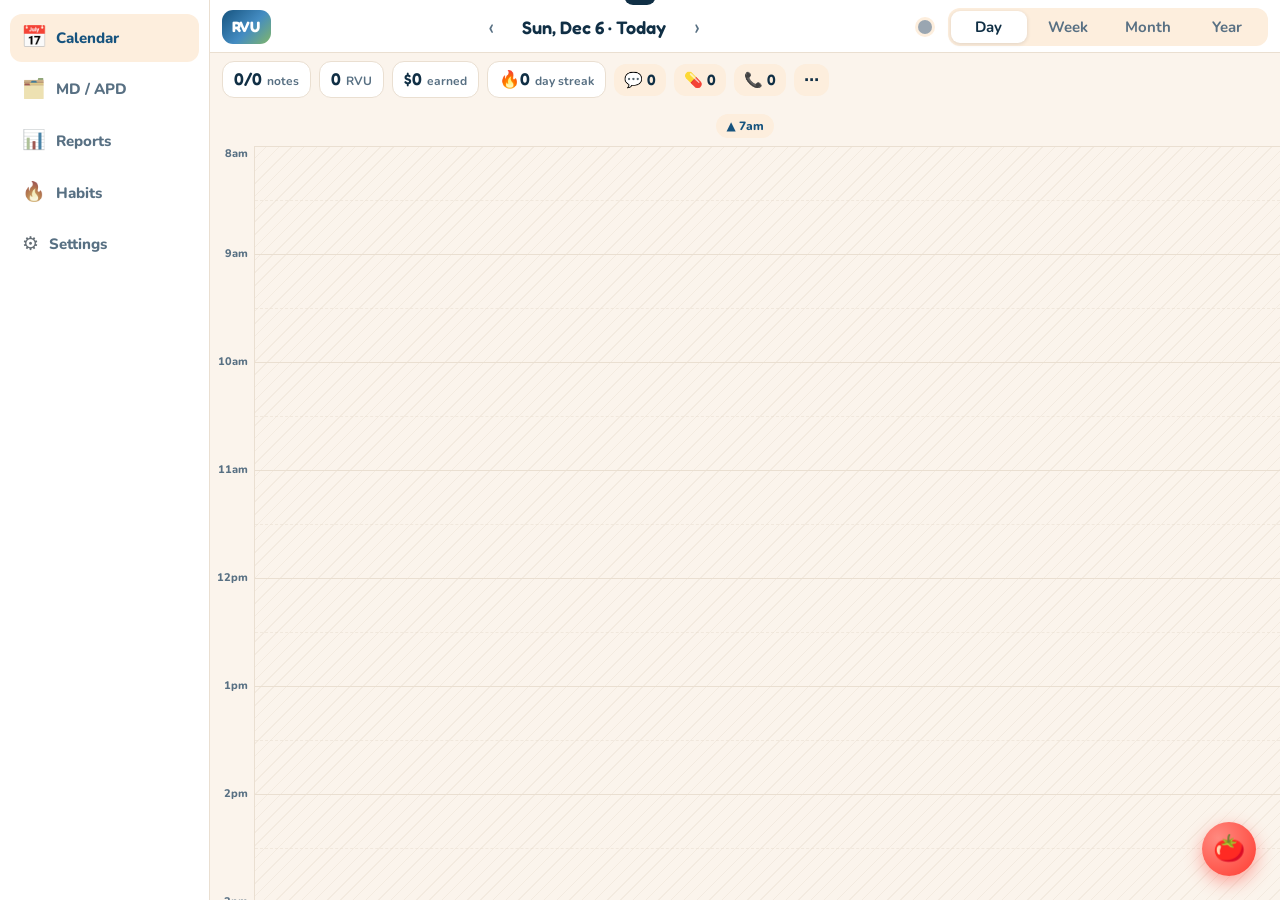
==== index.html @ 5d838608 "RVU Tracker app: calendar, billing, MD/APD hours, reports, habits, celebrations Co-Authored-By: Clau" ====
<!doctype html>
<html lang="en">
<head>
  <meta charset="utf-8">
  <meta name="viewport" content="width=device-width, initial-scale=1, viewport-fit=cover">
  <title>RVU Tracker</title>
  <meta name="description" content="Clinic productivity tracker for Dr. Spencer">
  <meta name="theme-color" content="#16537e">
  <meta name="apple-mobile-web-app-capable" content="yes">
  <meta name="mobile-web-app-capable" content="yes">
  <meta name="apple-mobile-web-app-status-bar-style" content="black-translucent">
  <meta name="apple-mobile-web-app-title" content="RVU Tracker">
  <link rel="manifest" href="manifest.webmanifest">
  <link rel="icon" href="icons/icon.svg" type="image/svg+xml">
  <link rel="apple-touch-icon" href="icons/apple-touch-icon.png">
  <link rel="preconnect" href="https://fonts.googleapis.com">
  <link rel="preconnect" href="https://fonts.gstatic.com" crossorigin>
  <link href="https://fonts.googleapis.com/css2?family=Fredoka:wght@500;600;700&family=Nunito:wght@400;600;700;800;900&display=swap" rel="stylesheet">
  <link rel="stylesheet" href="styles.css">
</head>
<body>
  <div class="app" id="app">
    <header class="top">
      <div class="top-row">
        <button class="brand" data-go="calendar" aria-label="Calendar">
          <span class="brand-mark">RVU</span>
        </button>
        <div class="nav-date">
          <button class="icon-btn" data-nav="-1" aria-label="Previous">‹</button>
          <button class="date-title" id="dateTitle" data-nav="today"></button>
          <button class="icon-btn" data-nav="1" aria-label="Next">›</button>
        </div>
        <div class="top-actions">
          <button class="pomo-pill" id="pomoPill" hidden></button>
          <button class="sync-dot" id="syncDot" data-go="settings" aria-label="Sync status"></button>
        </div>
      </div>
      <div class="seg" id="viewSeg" role="tablist">
        <button data-view="day">Day</button>
        <button data-view="week">Week</button>
        <button data-view="month">Month</button>
        <button data-view="year">Year</button>
      </div>
    </header>

    <div class="daybar" id="daybar"></div>
    <main id="main" class="main"></main>

    <nav class="tabs" id="tabs">
      <button data-go="calendar"><i>📅</i><span>Calendar</span></button>
      <button data-go="hours"><i>🗂️</i><span>MD / APD</span></button>
      <button data-go="reports"><i>📊</i><span>Reports</span></button>
      <button data-go="insights"><i>🔥</i><span>Habits</span></button>
      <button data-go="settings"><i>⚙️</i><span>Settings</span></button>
    </nav>

    <button class="fab" id="pomoFab" aria-label="Focus timer">🍅</button>
  </div>

  <div class="scrim" id="scrim" hidden></div>
  <section class="sheet" id="sheet" role="dialog" aria-modal="true" hidden></section>
  <div class="progress-toast" id="progressToast" aria-live="polite"></div>
  <div class="toast" id="toast" aria-live="polite"></div>

  <script type="module" src="app.js"></script>
</body>
</html>
---- styles.css ----
/* ============================================================ themes */
:root, [data-theme="blue-mountain"] {
  --bg: #fbf4ec; --surface: #ffffff; --surface-2: #fdeedd; --ink: #102f45; --ink-soft: #587083; --line: #eadfd1;
  --primary: #16537e; --on-primary: #ffffff; --accent: #81b669; --accent-2: #448cc2;
  --np: #16537e; --fu: #448cc2; --th: #81b669; --mtg: #9cc98a; --md: #6aa356; --apd: #e39a52; --blk: #9aa6b1;
  --hero-a: #16537e; --hero-b: #448cc2; --hero-c: #81b669; --hero-d: #fce5cd;
  color-scheme: light;
}
[data-theme="bluey-heeler"] {
  --bg: #222336; --surface: #2b2c41; --surface-2: #404066; --ink: #f4f6ff; --ink-soft: #b4bbdf; --line: #46476e;
  --primary: #88cafc; --on-primary: #1b1c2e; --accent: #edcc6f; --accent-2: #88cafc;
  --np: #edcc6f; --fu: #88cafc; --th: #d2ebff; --mtg: #9b9bd1; --md: #edcc6f; --apd: #d2ebff; --blk: #7a7ba3;
  --hero-a: #404066; --hero-b: #88cafc; --hero-c: #edcc6f; --hero-d: #d2ebff;
  color-scheme: dark;
}
[data-theme="tropical-keys"] {
  --bg: #fffaee; --surface: #ffffff; --surface-2: #fff2cf; --ink: #3a1427; --ink-soft: #7d5566; --line: #f0e0bd;
  --primary: #a03f6d; --on-primary: #ffffff; --accent: #51ebd5; --accent-2: #d4973b;
  --np: #a03f6d; --fu: #48cb98; --th: #d4973b; --mtg: #51ebd5; --md: #48cb98; --apd: #d4973b; --blk: #b8a3ab;
  --hero-a: #a03f6d; --hero-b: #d4973b; --hero-c: #48cb98; --hero-d: #f1df68;
  color-scheme: light;
}
[data-theme="minty-mountain"] {
  --bg: #2a3039; --surface: #343b47; --surface-2: #495269; --ink: #effffd; --ink-soft: #b5d4cd; --line: #4f596c;
  --primary: #55e4c0; --on-primary: #10302a; --accent: #a0f9f3; --accent-2: #55e4c0;
  --np: #a0f9f3; --fu: #55e4c0; --th: #40a792; --mtg: #6f9e90; --md: #55e4c0; --apd: #a0f9f3; --blk: #7c8698;
  --hero-a: #495269; --hero-b: #4b7669; --hero-c: #55e4c0; --hero-d: #a0f9f3;
  color-scheme: dark;
}
[data-theme="daywater"] {
  --bg: #03201f; --surface: #062f2e; --surface-2: #074342; --ink: #f6ead8; --ink-soft: #c8b597; --line: #155250;
  --primary: #d1aa6e; --on-primary: #2a1213; --accent: #d1aa6e; --accent-2: #39795c;
  --np: #d1aa6e; --fu: #4f9a77; --th: #b0634f; --mtg: #8a5a4c; --md: #4f9a77; --apd: #d1aa6e; --blk: #6b7d79;
  --hero-a: #074342; --hero-b: #39795c; --hero-c: #d1aa6e; --hero-d: #734036;
  color-scheme: dark;
}
[data-theme="spring"] {
  --bg: #f8f0de; --surface: #fffaf0; --surface-2: #f2e7cc; --ink: #163f43; --ink-soft: #55716f; --line: #e3d4b1;
  --primary: #226b71; --on-primary: #ffffff; --accent: #d9a450; --accent-2: #588c73;
  --np: #226b71; --fu: #588c73; --th: #d9a450; --mtg: #c9b45a; --md: #588c73; --apd: #d9a450; --blk: #a39c8a;
  --hero-a: #226b71; --hero-b: #588c73; --hero-c: #d9a450; --hero-d: #f2e394;
  color-scheme: light;
}
[data-theme="ih-no-c"] {
  --bg: #0b003f; --surface: #110057; --surface-2: #1f0c7a; --ink: #ffffff; --ink-soft: #c6bff2; --line: #2e1b90;
  --primary: #ff5d55; --on-primary: #ffffff; --accent: #ff0044; --accent-2: #7cafd0;
  --np: #ff5d55; --fu: #7cafd0; --th: #8b52ff; --mtg: #6b5bd6; --md: #7cafd0; --apd: #ff5d55; --blk: #6c6a98;
  --hero-a: #4a00e2; --hero-b: #ff5d55; --hero-c: #7cafd0; --hero-d: #ff0044;
  color-scheme: dark;
}

/* ============================================================ base */
* { box-sizing: border-box; -webkit-tap-highlight-color: transparent; }
html, body { margin: 0; height: 100%; background: var(--bg); color: var(--ink); }
body {
  font-family: "Nunito", ui-rounded, system-ui, -apple-system, "Segoe UI", sans-serif;
  font-size: 15px; line-height: 1.35; overflow: hidden; overscroll-behavior: none;
  -webkit-font-smoothing: antialiased;
}
button, input, select, textarea { font: inherit; color: inherit; }
button { cursor: pointer; border: 0; background: none; padding: 0; }
input, select, textarea {
  background: var(--surface-2); border: 1.5px solid var(--line); border-radius: 12px; padding: 9px 11px; width: 100%;
}
input:focus, select:focus, textarea:focus { outline: 2px solid var(--primary); outline-offset: 1px; }
.num, .date-title, .stat b, .big-num { font-family: "Fredoka", "Avenir Next", "Segoe UI", Roboto, Arial, sans-serif; font-variant-numeric: tabular-nums; }
[hidden] { display: none !important; }

.app {
  height: 100dvh; display: grid;
  grid-template-rows: auto auto 1fr auto;
  grid-template-areas: "top" "daybar" "main" "tabs";
  padding-top: env(safe-area-inset-top);
}

/* ============================================================ header */
.top { grid-area: top; padding: 8px 12px 6px; background: var(--surface); border-bottom: 1px solid var(--line); }
.top-row { display: flex; align-items: center; gap: 8px; }
.brand-mark {
  display: inline-grid; place-items: center; height: 34px; padding: 0 10px; border-radius: 11px;
  font-family: "Fredoka", "Avenir Next", "Segoe UI", Roboto, Arial, sans-serif; font-weight: 700; letter-spacing: .5px; color: var(--on-primary);
  background: linear-gradient(135deg, var(--hero-a), var(--hero-b) 55%, var(--hero-c));
}
.nav-date { flex: 1; display: flex; align-items: center; justify-content: center; gap: 4px; min-width: 0; }
.date-title { font-size: 18px; font-weight: 600; padding: 4px 10px; border-radius: 10px; white-space: nowrap; overflow: hidden; text-overflow: ellipsis; }
.date-title:hover { background: var(--surface-2); }
.icon-btn { width: 34px; height: 34px; border-radius: 50%; font-size: 24px; line-height: 1; display: grid; place-items: center; color: var(--ink-soft); }
.icon-btn:hover { background: var(--surface-2); color: var(--ink); }
.top-actions { display: flex; align-items: center; gap: 8px; }
.sync-dot { width: 14px; height: 14px; border-radius: 50%; background: var(--blk); box-shadow: 0 0 0 3px var(--surface-2); }
.sync-dot.ok { background: #3bc27a; } .sync-dot.busy { background: var(--accent); animation: blink 1s infinite; } .sync-dot.err { background: #ff4d4d; }
@keyframes blink { 50% { opacity: .3; } }
.pomo-pill {
  font-family: "Fredoka", "Avenir Next", "Segoe UI", Roboto, Arial, sans-serif; font-weight: 600; padding: 4px 10px; border-radius: 99px; color: #fff;
  background: linear-gradient(90deg, #ff5d55, #ff9f43, #ff5d55); background-size: 200% 100%; animation: slide 3s linear infinite;
}
@keyframes slide { to { background-position: 200% 0; } }

.seg { display: flex; gap: 4px; margin-top: 8px; background: var(--surface-2); border-radius: 12px; padding: 3px; }
.seg button { flex: 1; padding: 6px 0; border-radius: 9px; font-weight: 700; color: var(--ink-soft); }
.seg button.on { background: var(--surface); color: var(--ink); box-shadow: 0 1px 4px rgb(0 0 0 / .12); }

/* ============================================================ day bar */
.daybar { grid-area: daybar; display: flex; gap: 8px; padding: 8px 12px; overflow-x: auto; scrollbar-width: none; align-items: center; }
.daybar::-webkit-scrollbar { display: none; }
.stat { flex: 0 0 auto; display: flex; align-items: baseline; gap: 5px; padding: 6px 11px; border-radius: 12px; background: var(--surface); border: 1px solid var(--line); white-space: nowrap; }
.stat b { font-size: 17px; font-weight: 600; }
.stat small { color: var(--ink-soft); font-weight: 700; font-size: 12px; }
.stat.hot { border-color: var(--accent); box-shadow: 0 0 0 1px var(--accent) inset; }
.stat.done { background: linear-gradient(135deg, color-mix(in srgb, var(--hero-c) 35%, var(--surface)), var(--surface)); }
.counter { flex: 0 0 auto; display: flex; align-items: center; gap: 4px; padding: 6px 10px; border-radius: 12px; background: var(--surface-2); font-weight: 800; user-select: none; touch-action: manipulation; }
.counter b { font-family: "Fredoka", "Avenir Next", "Segoe UI", Roboto, Arial, sans-serif; font-weight: 600; min-width: 1ch; }
.counter.bump { animation: bump .35s; }
@keyframes bump { 40% { transform: scale(1.18); } }

/* ============================================================ main */
.main { grid-area: main; overflow: hidden; position: relative; min-height: 0; }
.page { height: 100%; overflow-y: auto; padding: 12px 12px 90px; -webkit-overflow-scrolling: touch; }
.page h2 { font-family: "Fredoka", "Avenir Next", "Segoe UI", Roboto, Arial, sans-serif; font-weight: 600; font-size: 22px; margin: 6px 0 12px; }
.page h3 { font-family: "Fredoka", "Avenir Next", "Segoe UI", Roboto, Arial, sans-serif; font-weight: 600; font-size: 17px; margin: 18px 0 8px; }
.muted { color: var(--ink-soft); }
.card { background: var(--surface); border: 1px solid var(--line); border-radius: 16px; padding: 14px; margin-bottom: 12px; }
.row { display: flex; gap: 8px; align-items: center; flex-wrap: wrap; }
.grow { flex: 1; }

/* ============================================================ timeline (day & week) */
.tl-wrap { height: 100%; display: flex; flex-direction: column; }
.tl-head { display: grid; border-bottom: 1px solid var(--line); background: var(--surface); }
.tl-head .h { text-align: center; padding: 6px 2px; font-weight: 800; font-size: 12px; color: var(--ink-soft); border-radius: 10px; }
.tl-head .h b { display: block; font-family: "Fredoka", "Avenir Next", "Segoe UI", Roboto, Arial, sans-serif; font-size: 17px; color: var(--ink); font-weight: 600; }
.tl-head .h.today b { color: var(--on-primary); background: var(--primary); border-radius: 99px; width: 30px; height: 30px; line-height: 30px; margin: 2px auto 0; }
.tl-head .h small { display: block; font-size: 11px; }
.tl-scroll { flex: 1; overflow-y: auto; position: relative; overscroll-behavior: contain; -webkit-overflow-scrolling: touch; }
.tl-inner { position: relative; display: grid; transition: transform .25s cubic-bezier(.2, .8, .2, 1); }
.tl-inner.pulling { transition: none; }
.tl-gutter { position: relative; }
.tl-gutter span { position: absolute; right: 6px; transform: translateY(-50%); font-size: 11px; font-weight: 800; color: var(--ink-soft); }
.tl-col { position: relative; border-left: 1px solid var(--line); }
.tl-col.weekend { background: repeating-linear-gradient(135deg, transparent 0 8px, color-mix(in srgb, var(--line) 45%, transparent) 8px 9px); }
.tl-col.off { background: repeating-linear-gradient(135deg, transparent 0 6px, color-mix(in srgb, var(--blk) 30%, transparent) 6px 8px); }
.tl-line { position: absolute; left: 0; right: 0; border-top: 1px solid var(--line); pointer-events: none; }
.tl-line.half { border-top-style: dashed; opacity: .55; }
.pull-hint { text-align: center; font-weight: 800; font-size: 12px; color: var(--ink-soft); padding: 8px; }
.pull-hint button { color: var(--primary); font-weight: 800; padding: 4px 10px; border-radius: 99px; background: var(--surface-2); }
.pull-ind { position: absolute; left: 0; right: 0; text-align: center; font-weight: 800; color: var(--primary); font-size: 13px; pointer-events: none; opacity: 0; transition: opacity .15s; }
.pull-ind.top { top: 8px; } .pull-ind.bottom { bottom: 8px; }
.pull-ind.show { opacity: 1; } .pull-ind.ready { color: var(--accent); }

.now-line { position: absolute; left: 0; right: 0; height: 0; border-top: 2px solid var(--accent); z-index: 6; pointer-events: none; transition: top 1s linear; filter: drop-shadow(0 0 4px var(--accent)); }
.now-line::before { content: ""; position: absolute; left: -5px; top: -6px; width: 10px; height: 10px; border-radius: 50%; background: var(--accent); }

/* ============================================================ slots */
.slot {
  --c: var(--fu);
  position: absolute; left: 3px; right: 3px; border-radius: 10px; padding: 4px 7px; overflow: hidden;
  background: color-mix(in srgb, var(--c) 20%, var(--surface)); border-left: 5px solid var(--c);
  font-size: 13px; line-height: 1.2; text-align: left; z-index: 2; user-select: none; -webkit-user-select: none; -webkit-touch-callout: none; touch-action: pan-y; cursor: pointer;
  transition: transform .15s, box-shadow .2s, background .2s;
}
.slot:hover { box-shadow: 0 2px 10px rgb(0 0 0 / .15); }
.slot .t { font-weight: 900; font-size: 12px; color: var(--ink-soft); }
.slot .n { font-weight: 800; display: block; white-space: nowrap; overflow: hidden; text-overflow: ellipsis; }
.slot .code { font-family: "Fredoka", "Avenir Next", "Segoe UI", Roboto, Arial, sans-serif; font-weight: 600; }
.slot.NP { --c: var(--np); } .slot.FU { --c: var(--fu); } .slot.TH { --c: var(--th); }
.slot.MTG { --c: var(--mtg); } .slot.MD { --c: var(--md); } .slot.APD { --c: var(--apd); } .slot.BLK { --c: var(--blk); }
.slot.role-MD { border-left-style: double; border-left-width: 6px; }
.slot.billed { background: color-mix(in srgb, var(--c) 42%, var(--surface)); }
.slot.billed::after { content: "✓"; position: absolute; right: 6px; top: 3px; width: 20px; height: 20px; border-radius: 50%; display: grid; place-items: center; font-weight: 900; font-size: 13px; background: var(--c); color: var(--surface); }
.slot.canceled, .slot.noshow { filter: grayscale(1); opacity: .5; background: repeating-linear-gradient(135deg, var(--surface-2) 0 6px, var(--surface) 6px 12px); }
.slot.canceled .n, .slot.noshow .n { text-decoration: line-through; }
.slot.overdue { animation: glow 1.8s ease-in-out infinite; z-index: 3; }
@keyframes glow {
  0%, 100% { box-shadow: 0 0 0 0 color-mix(in srgb, var(--accent) 0%, transparent), inset 0 0 0 1px color-mix(in srgb, var(--accent) 50%, transparent); }
  50% { box-shadow: 0 0 16px 4px color-mix(in srgb, var(--accent) 75%, transparent), inset 0 0 0 2px var(--accent); }
}
.slot.dragging { z-index: 20; box-shadow: 0 12px 30px rgb(0 0 0 / .3); transform: scale(1.03); opacity: .95; transition: none; animation: none; }
.slot.offblock { display: flex; flex-direction: column; align-items: center; justify-content: center; gap: 10px; text-align: center; filter: none; opacity: 1; }
.slot.offblock .n { white-space: normal; font-size: 15px; }
.slot.offblock.compact .n { font-size: 11px; }
.slot.compact { padding: 2px 4px; font-size: 11px; border-left-width: 3px; }
.slot.compact .t { display: none; }
.slot.compact.billed::after { width: 14px; height: 14px; font-size: 10px; right: 2px; top: 2px; }
.slot.tiny { font-size: 10px; padding: 1px 3px; }
@media (prefers-reduced-motion: reduce) { .slot.overdue { animation: none; box-shadow: 0 0 0 2px var(--accent); } }

/* ============================================================ month & year */
.month { display: grid; grid-template-columns: repeat(7, 1fr); gap: 5px; }
.month .dow { text-align: center; font-size: 12px; font-weight: 800; color: var(--ink-soft); padding: 4px 0; }
.mcell { min-height: 74px; border-radius: 12px; padding: 5px; background: var(--surface); border: 1px solid var(--line); text-align: left; display: flex; flex-direction: column; gap: 2px; position: relative; overflow: hidden; }
.mcell.other { opacity: .35; }
.mcell.weekend { background: var(--surface-2); }
.mcell .d { font-family: "Fredoka", "Avenir Next", "Segoe UI", Roboto, Arial, sans-serif; font-weight: 600; font-size: 14px; }
.mcell.today .d { color: var(--on-primary); background: var(--primary); border-radius: 99px; width: 24px; text-align: center; }
.mcell .r { font-family: "Fredoka", "Avenir Next", "Segoe UI", Roboto, Arial, sans-serif; font-weight: 600; font-size: 15px; margin-top: auto; }
.mcell .r small { font-family: "Nunito"; font-size: 10px; color: var(--ink-soft); font-weight: 800; }
.mcell .p { font-size: 11px; font-weight: 800; color: var(--ink-soft); }
.mcell .bar { height: 4px; border-radius: 4px; background: var(--surface-2); overflow: hidden; }
.mcell .bar i { display: block; height: 100%; background: linear-gradient(90deg, var(--hero-b), var(--hero-c)); }
.mcell.off { background: repeating-linear-gradient(135deg, var(--surface) 0 6px, var(--surface-2) 6px 12px); }
.mcell.overdue { animation: glow 1.8s ease-in-out infinite; }
.month-sum { display: grid; grid-template-columns: repeat(auto-fit, minmax(120px, 1fr)); gap: 8px; margin-bottom: 12px; }

.year { display: grid; grid-template-columns: repeat(auto-fill, minmax(160px, 1fr)); gap: 10px; }
.ycard { background: var(--surface); border: 1px solid var(--line); border-radius: 14px; padding: 10px; text-align: left; }
.ycard h4 { margin: 0 0 6px; font-family: "Fredoka", "Avenir Next", "Segoe UI", Roboto, Arial, sans-serif; font-weight: 600; display: flex; justify-content: space-between; }
.ycard h4 span { font-size: 13px; color: var(--ink-soft); }
.ygrid { display: grid; grid-template-columns: repeat(7, 1fr); gap: 2px; }
.ygrid i { aspect-ratio: 1; border-radius: 3px; background: var(--surface-2); }
.ygrid i.blank { background: transparent; }
.ycard .foot { margin-top: 6px; font-size: 12px; font-weight: 800; color: var(--ink-soft); display: flex; justify-content: space-between; }

/* ============================================================ history day */
.hist-day { padding: 14px; }
.chips { display: flex; flex-wrap: wrap; gap: 6px; }
.chip { padding: 6px 10px; border-radius: 99px; background: var(--surface-2); font-weight: 800; font-size: 13px; }
.chip b { font-family: "Fredoka", "Avenir Next", "Segoe UI", Roboto, Arial, sans-serif; font-weight: 600; }
.pending-note { display: flex; align-items: center; gap: 10px; padding: 12px; border-radius: 14px; background: var(--surface); border: 1.5px dashed var(--accent); width: 100%; text-align: left; margin-top: 8px; animation: glow 1.8s ease-in-out infinite; font-weight: 800; }

/* ============================================================ tabs */
.tabs { grid-area: tabs; display: flex; justify-content: space-around; background: var(--surface); border-top: 1px solid var(--line); padding: 4px 4px calc(4px + env(safe-area-inset-bottom)); }
.tabs button { flex: 1; display: flex; flex-direction: column; align-items: center; gap: 1px; padding: 5px 0; border-radius: 12px; font-size: 11px; font-weight: 800; color: var(--ink-soft); }
.tabs button i { font-style: normal; font-size: 19px; filter: grayscale(.6); }
.tabs button.on { color: var(--primary); }
.tabs button.on i { filter: none; transform: scale(1.12); }

.fab {
  position: fixed; right: 16px; bottom: calc(76px + env(safe-area-inset-bottom)); width: 54px; height: 54px; border-radius: 50%; font-size: 26px; z-index: 30;
  background: radial-gradient(circle at 30% 30%, #ff8a80, #ff3b30); box-shadow: 0 6px 18px rgb(255 59 48 / .45); transition: transform .2s;
}
.fab:hover { transform: scale(1.08) rotate(-8deg); }
.fab.running { animation: tomato 2s ease-in-out infinite; }
@keyframes tomato { 50% { transform: scale(1.1) rotate(8deg); } }

/* ============================================================ sheet */
.scrim { position: fixed; inset: 0; background: rgb(0 0 0 / .4); z-index: 40; animation: fade .2s; }
@keyframes fade { from { opacity: 0; } }
.sheet {
  position: fixed; left: 0; right: 0; bottom: 0; z-index: 41; max-height: 88dvh; overflow-y: auto;
  background: var(--surface); border-radius: 22px 22px 0 0; padding: 8px 16px calc(18px + env(safe-area-inset-bottom));
  box-shadow: 0 -10px 40px rgb(0 0 0 / .25); animation: up .25s cubic-bezier(.2, .9, .3, 1.2);
}
@keyframes up { from { transform: translateY(40%); opacity: 0; } }
.sheet .grab { width: 44px; height: 5px; border-radius: 9px; background: var(--line); margin: 2px auto 10px; }
.sheet h3 { margin: 0 0 4px; font-family: "Fredoka", "Avenir Next", "Segoe UI", Roboto, Arial, sans-serif; font-weight: 600; font-size: 20px; }
.sheet .sub { color: var(--ink-soft); font-weight: 700; margin-bottom: 12px; }
.sheet section { margin: 14px 0; }
.sheet label.lbl { display: block; font-size: 12px; font-weight: 900; color: var(--ink-soft); text-transform: uppercase; letter-spacing: .6px; margin-bottom: 6px; }
.btn { padding: 10px 14px; border-radius: 12px; font-weight: 800; background: var(--surface-2); border: 1.5px solid var(--line); }
.btn:hover { border-color: var(--primary); }
.btn.primary { background: var(--primary); color: var(--on-primary); border-color: var(--primary); }
.btn.danger { color: #e0414d; }
.btn.on { background: var(--primary); color: var(--on-primary); border-color: var(--primary); }
.btn.sm { padding: 6px 10px; font-size: 13px; border-radius: 10px; }
.btn.block { width: 100%; }
.big-done {
  width: 100%; padding: 16px; border-radius: 16px; font-size: 19px; font-weight: 900; color: #fff; letter-spacing: .3px;
  background: linear-gradient(135deg, var(--hero-a), var(--hero-b) 50%, var(--hero-c)); box-shadow: 0 8px 22px color-mix(in srgb, var(--hero-b) 45%, transparent);
}
.big-done:disabled { opacity: .45; box-shadow: none; }
.code-grid { display: grid; grid-template-columns: repeat(auto-fill, minmax(118px, 1fr)); gap: 8px; }
.code-btn { padding: 10px; border-radius: 14px; border: 2px solid var(--line); background: var(--surface-2); text-align: left; }
.code-btn b { font-family: "Fredoka", "Avenir Next", "Segoe UI", Roboto, Arial, sans-serif; font-weight: 600; font-size: 19px; display: block; }
.code-btn small { font-size: 11px; color: var(--ink-soft); font-weight: 700; }
.code-btn.on { border-color: var(--primary); background: color-mix(in srgb, var(--primary) 18%, var(--surface)); }
.addon-row { display: flex; flex-wrap: wrap; gap: 6px; }
.addon { padding: 7px 11px; border-radius: 99px; border: 2px solid var(--line); font-weight: 800; font-size: 13px; }
.addon.on { border-color: var(--accent-2); background: color-mix(in srgb, var(--accent-2) 22%, var(--surface)); }
.typeseg { display: grid; grid-template-columns: repeat(3, 1fr); gap: 6px; }
.typeseg button { padding: 10px 6px; border-radius: 12px; font-weight: 900; border: 2px solid var(--line); }
.typeseg button.on { color: #fff; border-color: transparent; }
.typeseg button[data-type="NP"].on { background: var(--np); } .typeseg button[data-type="FU"].on { background: var(--fu); } .typeseg button[data-type="TH"].on { background: var(--th); }
[data-theme="bluey-heeler"] .typeseg button.on, [data-theme="minty-mountain"] .typeseg button.on { color: #14152a; }
.actions { display: grid; grid-template-columns: repeat(auto-fill, minmax(140px, 1fr)); gap: 8px; }
.stepper { display: flex; align-items: center; gap: 6px; }
.stepper b { min-width: 74px; text-align: center; font-family: "Fredoka", "Avenir Next", "Segoe UI", Roboto, Arial, sans-serif; font-weight: 600; font-size: 17px; }
.rvu-preview { font-family: "Fredoka", "Avenir Next", "Segoe UI", Roboto, Arial, sans-serif; font-weight: 600; font-size: 15px; color: var(--ink-soft); text-align: center; margin: 8px 0; }

/* ============================================================ reports / insights */
.kpis { display: grid; grid-template-columns: repeat(auto-fit, minmax(140px, 1fr)); gap: 8px; margin-bottom: 12px; }
.kpi { background: var(--surface); border: 1px solid var(--line); border-radius: 16px; padding: 12px; }
.kpi small { display: block; font-size: 11px; font-weight: 900; text-transform: uppercase; letter-spacing: .5px; color: var(--ink-soft); }
.kpi b { font-family: "Fredoka", "Avenir Next", "Segoe UI", Roboto, Arial, sans-serif; font-weight: 600; font-size: 24px; display: block; margin-top: 2px; }
.kpi em { font-style: normal; font-size: 12px; color: var(--ink-soft); font-weight: 700; }
.kpi.hero { color: #fff; border: 0; background: linear-gradient(135deg, var(--hero-a), var(--hero-b)); }
.kpi.hero small, .kpi.hero em { color: rgb(255 255 255 / .85); }
.tbl-wrap { overflow-x: auto; border-radius: 14px; border: 1px solid var(--line); background: var(--surface); }
table.tbl { border-collapse: collapse; width: 100%; font-size: 13px; }
.tbl th, .tbl td { padding: 8px 10px; text-align: right; white-space: nowrap; border-bottom: 1px solid var(--line); }
.tbl th:first-child, .tbl td:first-child { text-align: left; position: sticky; left: 0; background: var(--surface); }
.tbl th { font-size: 11px; text-transform: uppercase; letter-spacing: .5px; color: var(--ink-soft); background: var(--surface); }
.tbl td { font-variant-numeric: tabular-nums; font-weight: 700; }
.tbl tr.total td { font-weight: 900; background: var(--surface-2); }
.tbl tr.total td:first-child { background: var(--surface-2); }
.controls { display: flex; flex-wrap: wrap; gap: 8px; margin-bottom: 12px; }
.controls select { width: auto; }
.pills { display: flex; gap: 6px; flex-wrap: wrap; }
.pills button { padding: 7px 12px; border-radius: 99px; font-weight: 800; font-size: 13px; background: var(--surface); border: 1.5px solid var(--line); }
.pills button.on { background: var(--primary); color: var(--on-primary); border-color: var(--primary); }
.chart { width: 100%; height: auto; display: block; }
.chart text { fill: var(--ink-soft); font-size: 11px; font-weight: 700; font-family: Nunito, system-ui; }
.streaks { display: grid; grid-template-columns: repeat(auto-fit, minmax(160px, 1fr)); gap: 10px; margin-bottom: 12px; }
.streak { border-radius: 18px; padding: 14px; color: #fff; position: relative; overflow: hidden; background: linear-gradient(140deg, var(--hero-a), var(--hero-b)); }
.streak:nth-child(2) { background: linear-gradient(140deg, var(--hero-b), var(--hero-c)); }
.streak:nth-child(3) { background: linear-gradient(140deg, var(--hero-c), var(--hero-a)); }
.streak .fire { font-size: 30px; position: absolute; right: 10px; top: 8px; animation: flicker 1.2s ease-in-out infinite alternate; }
@keyframes flicker { to { transform: scale(1.15) rotate(-6deg); } }
.streak b { font-family: "Fredoka", "Avenir Next", "Segoe UI", Roboto, Arial, sans-serif; font-size: 40px; font-weight: 700; line-height: 1; display: block; }
.streak small { font-weight: 800; opacity: .9; }
.streak p { margin: 6px 0 0; font-size: 12px; font-weight: 700; opacity: .85; }
.insight { display: flex; gap: 10px; align-items: flex-start; padding: 10px 0; border-bottom: 1px dashed var(--line); }
.insight:last-child { border-bottom: 0; }
.insight i { font-style: normal; font-size: 22px; }
.empty { text-align: center; padding: 30px 10px; color: var(--ink-soft); font-weight: 700; }
.empty .e { font-size: 46px; display: block; margin-bottom: 8px; }

/* ============================================================ hours */
.role-block h3 { display: flex; justify-content: space-between; align-items: baseline; }
.entry { display: flex; gap: 10px; padding: 10px 0; border-bottom: 1px solid var(--line); width: 100%; text-align: left; align-items: flex-start; }
.entry:last-child { border-bottom: 0; }
.entry .when { min-width: 104px; font-weight: 900; font-size: 13px; }
.entry .what { flex: 1; }
.entry .dur { font-family: "Fredoka", "Avenir Next", "Segoe UI", Roboto, Arial, sans-serif; font-weight: 600; white-space: nowrap; }
.entry.canceled { opacity: .5; text-decoration: line-through; }
pre.email { white-space: pre-wrap; background: var(--surface-2); border-radius: 12px; padding: 12px; font-size: 13px; font-family: ui-monospace, Menlo, Consolas, monospace; margin: 0; }

/* ============================================================ settings */
.swatches { display: grid; grid-template-columns: repeat(auto-fill, minmax(150px, 1fr)); gap: 8px; }
.swatch { border-radius: 14px; padding: 8px; border: 2px solid var(--line); background: var(--surface); text-align: left; font-weight: 800; font-size: 13px; }
.swatch.on { border-color: var(--primary); box-shadow: 0 0 0 2px var(--primary); }
.swatch .dots { display: flex; height: 26px; border-radius: 8px; overflow: hidden; margin-bottom: 6px; }
.swatch .dots i { flex: 1; }
.tpl-day { margin-bottom: 10px; }
.tpl-row { display: grid; grid-template-columns: 1fr 1fr auto; gap: 6px; margin-bottom: 6px; }
.mtg-row { display: grid; gap: 6px; padding: 10px; border-radius: 12px; background: var(--surface-2); margin-bottom: 8px; }
.mtg-row .row > * { flex: 1 1 110px; }
.field { margin-bottom: 10px; }
.field label { display: block; font-size: 12px; font-weight: 900; color: var(--ink-soft); margin-bottom: 4px; }
.check { display: flex; align-items: center; gap: 6px; font-weight: 700; }
.check input { width: auto; }
.rvu-grid { display: grid; grid-template-columns: repeat(auto-fill, minmax(120px, 1fr)); gap: 6px; }
.rvu-grid label { font-size: 12px; font-weight: 900; }
.help { font-size: 13px; color: var(--ink-soft); }
.help ol { padding-left: 18px; margin: 6px 0; }
.banner { padding: 10px 12px; border-radius: 12px; background: color-mix(in srgb, var(--accent) 22%, var(--surface)); border: 1px solid var(--accent); font-weight: 700; font-size: 13px; margin-bottom: 10px; }

/* ============================================================ pomodoro */
.pomo { text-align: center; }
.pomo svg { width: min(260px, 70vw); height: auto; }
.pomo .ring-bg { stroke: var(--surface-2); }
.pomo .ring { transition: stroke-dashoffset 1s linear; }
.pomo .time { font-family: "Fredoka", "Avenir Next", "Segoe UI", Roboto, Arial, sans-serif; font-size: 54px; font-weight: 600; fill: var(--ink); }
.pomo .lbl2 { font-size: 14px; font-weight: 800; fill: var(--ink-soft); }
.pomo .modes { justify-content: center; margin-bottom: 10px; }
.pomo .tomatoes { font-size: 22px; letter-spacing: 2px; min-height: 30px; }

/* ============================================================ toasts & progress */
.toast { position: fixed; left: 50%; top: calc(14px + env(safe-area-inset-top)); transform: translate(-50%, -150%); background: var(--ink); color: var(--bg); padding: 9px 16px; border-radius: 99px; font-weight: 800; z-index: 60; transition: transform .3s; max-width: 92vw; }
.toast.show { transform: translate(-50%, 0); }
.progress-toast {
  position: fixed; left: 50%; bottom: calc(90px + env(safe-area-inset-bottom)); width: min(440px, 92vw); z-index: 55;
  transform: translate(-50%, calc(100% + 160px)); opacity: 0; transition: transform .45s cubic-bezier(.2, 1.4, .4, 1), opacity .3s; pointer-events: none;
  background: var(--surface); border-radius: 20px; padding: 12px 14px 14px; box-shadow: 0 12px 40px rgb(0 0 0 / .3); border: 2px solid var(--accent);
}
.progress-toast.show { transform: translate(-50%, 0); opacity: 1; }
.progress-toast .ptop { display: flex; justify-content: space-between; align-items: baseline; font-weight: 900; margin-bottom: 8px; }
.progress-toast .ptop b { font-family: "Fredoka", "Avenir Next", "Segoe UI", Roboto, Arial, sans-serif; font-size: 22px; font-weight: 600; }
.ptrack { height: 18px; border-radius: 99px; background: var(--surface-2); overflow: hidden; position: relative; display: flex; gap: 3px; padding: 3px; }
.pseg { flex: 1; border-radius: 99px; background: color-mix(in srgb, var(--line) 70%, transparent); position: relative; overflow: hidden; }
.pseg.full { background: linear-gradient(90deg, var(--hero-a), var(--hero-b), var(--hero-c)); }
.pseg.new { background: linear-gradient(90deg, #ff5d55, #ffd166, #06d6a0, #118ab2, #a06cd5); background-size: 300% 100%; animation: fillin .9s cubic-bezier(.2, 1.3, .4, 1) both, rainbow 1.2s linear infinite; transform-origin: left; box-shadow: 0 0 14px #ffd166; }
@keyframes fillin { from { transform: scaleX(0); } }
@keyframes rainbow { to { background-position: 300% 0; } }
.progress-toast.complete { border-color: #ffd34d; box-shadow: 0 0 0 4px rgb(255 211 77 / .4), 0 12px 40px rgb(0 0 0 / .3); }

/* ============================================================ celebrations */
.fx-canvas { position: fixed; inset: 0; width: 100vw; height: 100vh; pointer-events: none; z-index: 70; }
.fx-dom { position: fixed; z-index: 71; pointer-events: none; }
.fx-plusone { left: 50%; top: 50%; transform: translate(-50%, -50%); }
.fx-plusone span {
  display: block; font-family: "Fredoka", "Avenir Next", "Segoe UI", Roboto, Arial, sans-serif; font-weight: 700; font-size: clamp(48px, 14vw, 96px); white-space: nowrap;
  background: linear-gradient(110deg, #b8860b 0%, #ffd34d 25%, #fff8d6 40%, #ffd34d 55%, #b8860b 80%); background-size: 250% 100%;
  -webkit-background-clip: text; background-clip: text; color: transparent; -webkit-text-stroke: 1.5px #c48a00; filter: drop-shadow(0 0 18px rgb(255 211 77 / .9)) drop-shadow(0 4px 2px rgb(120 80 0 / .5));
  animation: plusone 2.2s cubic-bezier(.2, .9, .3, 1) forwards, shine .9s linear 3;
}
@keyframes plusone {
  0% { transform: translateY(60vh) scale(.6); opacity: 0; }
  22% { transform: translateY(0) scale(1.15); opacity: 1; }
  30%, 72% { transform: translateY(0) scale(1); }
  100% { transform: translateY(0) scale(0); opacity: 0; }
}
@keyframes shine { to { background-position: -250% 0; } }
.fx-stamp { transform: translate(-50%, -50%); font-size: 70px; font-weight: 900; color: #fff; width: 96px; height: 96px; border-radius: 50%; display: grid; place-items: center; background: radial-gradient(circle, #3bc27a, #1f8f55); box-shadow: 0 0 0 6px rgb(255 255 255 / .7), 0 0 30px #3bc27a; animation: stamp 1.2s cubic-bezier(.2, 1.6, .4, 1) forwards; }
@keyframes stamp { 0% { transform: translate(-50%, -50%) scale(3) rotate(-30deg); opacity: 0; } 25% { transform: translate(-50%, -50%) scale(1) rotate(-8deg); opacity: 1; } 80% { opacity: 1; } 100% { transform: translate(-50%, -50%) scale(.6); opacity: 0; } }
.fx-banner { left: 50%; top: 40%; transform: translate(-50%, -50%); text-align: center; padding: 22px 30px; border-radius: 24px; animation: banner 3.4s cubic-bezier(.2, 1.4, .4, 1) forwards; white-space: nowrap; }
.fx-banner b { display: block; font-family: "Fredoka", "Avenir Next", "Segoe UI", Roboto, Arial, sans-serif; font-weight: 700; font-size: clamp(34px, 9vw, 64px); letter-spacing: 1px; }
.fx-banner small { display: block; font-weight: 800; font-size: 16px; margin-top: 4px; }
.fx-banner.gold { background: radial-gradient(circle at 50% 30%, #fff6c9, #ffd34d 45%, #d99a00); color: #5a3a00; box-shadow: 0 0 60px #ffd34d, 0 0 0 4px #fff8d6 inset; }
.fx-banner.level { background: linear-gradient(135deg, #4a00e2, #ff5d55); color: #fff; box-shadow: 0 0 50px #a06cd5; }
.fx-banner.level i { display: block; height: 10px; border-radius: 9px; margin-top: 10px; background: linear-gradient(90deg, #ffd166, #06d6a0); animation: xp 1.6s .3s ease-out both; transform-origin: left; }
@keyframes xp { from { transform: scaleX(0); } }
@keyframes banner { 0% { transform: translate(-50%, -50%) scale(0) rotate(-12deg); } 15% { transform: translate(-50%, -50%) scale(1.1) rotate(2deg); } 22%, 85% { transform: translate(-50%, -50%) scale(1); opacity: 1; } 100% { transform: translate(-50%, -50%) scale(.3); opacity: 0; } }
.fx-rainbow { inset: 0; background: linear-gradient(90deg, #ff5d55, #ff9f43, #ffd166, #06d6a0, #118ab2, #a06cd5, #ff5d55); mix-blend-mode: screen; opacity: .55; animation: sweep 2.2s ease-in-out forwards; }
@keyframes sweep { from { clip-path: inset(0 100% 0 0); } 50% { clip-path: inset(0 0 0 0); } to { clip-path: inset(0 0 0 100%); } }
.fx-flash { inset: 0; background: #fff; animation: flash .7s ease-out forwards; }
@keyframes flash { from { opacity: .9; } to { opacity: 0; } }
.fx-disco { inset: 0; mix-blend-mode: overlay; animation: disco .4s steps(1) 8; }
@keyframes disco { 0% { background: #ff5d5588; } 25% { background: #06d6a088; } 50% { background: #118ab288; } 75% { background: #ffd16688; } }
.fx-rocket { left: 50%; bottom: -80px; font-size: 80px; transform: translateX(-50%) rotate(-45deg); animation: rocket 1.6s cubic-bezier(.5, 0, .9, .4) forwards; filter: drop-shadow(0 20px 10px #ff9f43); }
@keyframes rocket { to { bottom: 110vh; } }
.fx-trophy { left: 50%; top: 42%; transform: translate(-50%, -50%); text-align: center; font-size: 110px; animation: trophy 3.1s cubic-bezier(.3, 1.6, .5, 1) forwards; filter: drop-shadow(0 0 30px #ffd34d); }
.fx-trophy small { display: block; font-size: 22px; font-weight: 900; font-family: "Fredoka", "Avenir Next", "Segoe UI", Roboto, Arial, sans-serif; color: #ffd34d; text-shadow: 0 2px 0 #7a5200; }
@keyframes trophy { 0% { top: -20%; } 25% { top: 42%; } 85% { opacity: 1; transform: translate(-50%, -50%) scale(1); } 100% { opacity: 0; transform: translate(-50%, -50%) scale(1.5); } }
.fx-sunburst { left: 50%; top: 50%; width: 220vmax; height: 220vmax; transform: translate(-50%, -50%); background: repeating-conic-gradient(from 0deg, #ffd34d55 0 8deg, transparent 8deg 18deg); animation: spin 2.8s linear forwards; }
@keyframes spin { from { transform: translate(-50%, -50%) rotate(0); opacity: 1; } to { transform: translate(-50%, -50%) rotate(180deg); opacity: 0; } }
.fx-shake { animation: shake .7s; }
.fx-quake { animation: quake .9s; }
@keyframes shake { 20%, 60% { transform: translateX(-8px) rotate(-.5deg); } 40%, 80% { transform: translateX(8px) rotate(.5deg); } }
@keyframes quake { 10%, 50%, 90% { transform: translate(-12px, 6px) rotate(-1deg); } 30%, 70% { transform: translate(12px, -6px) rotate(1deg); } }

/* ============================================================ wide screens */
@media (min-width: 900px) {
  .app { grid-template-columns: 210px 1fr; grid-template-rows: auto auto 1fr; grid-template-areas: "tabs top" "tabs daybar" "tabs main"; }
  .tabs { flex-direction: column; justify-content: flex-start; gap: 4px; border-top: 0; border-right: 1px solid var(--line); padding: 14px 10px; }
  .tabs button { flex: 0 0 auto; flex-direction: row; gap: 10px; font-size: 15px; padding: 11px 12px; justify-content: flex-start; }
  .tabs button.on { background: var(--surface-2); }
  .top { display: flex; align-items: center; gap: 16px; }
  .top-row { flex: 1; }
  .seg { margin-top: 0; width: 320px; }
  .fab { bottom: 24px; right: 24px; }
  .progress-toast { bottom: 30px; }
  .sheet { left: 50%; right: auto; bottom: auto; top: 50%; transform: translate(-50%, -50%); width: 560px; border-radius: 22px; max-height: 86vh; animation: pop .25s cubic-bezier(.2, .9, .3, 1.2); }
  @keyframes pop { from { transform: translate(-50%, -46%) scale(.94); opacity: 0; } }
  .sheet .grab { display: none; }
  .page { padding: 18px 24px 40px; }
}
@media (orientation: landscape) and (max-height: 500px) {
  .top { display: flex; align-items: center; gap: 12px; padding: 4px 12px; }
  .top-row { flex: 1; } .seg { margin-top: 0; width: 300px; }
  .tabs button { flex-direction: row; gap: 6px; padding: 3px 0; } .tabs button i { font-size: 16px; }
  .daybar { padding-top: 4px; padding-bottom: 4px; }
  .fab { bottom: calc(60px + env(safe-area-inset-bottom)); width: 46px; height: 46px; font-size: 22px; }
}
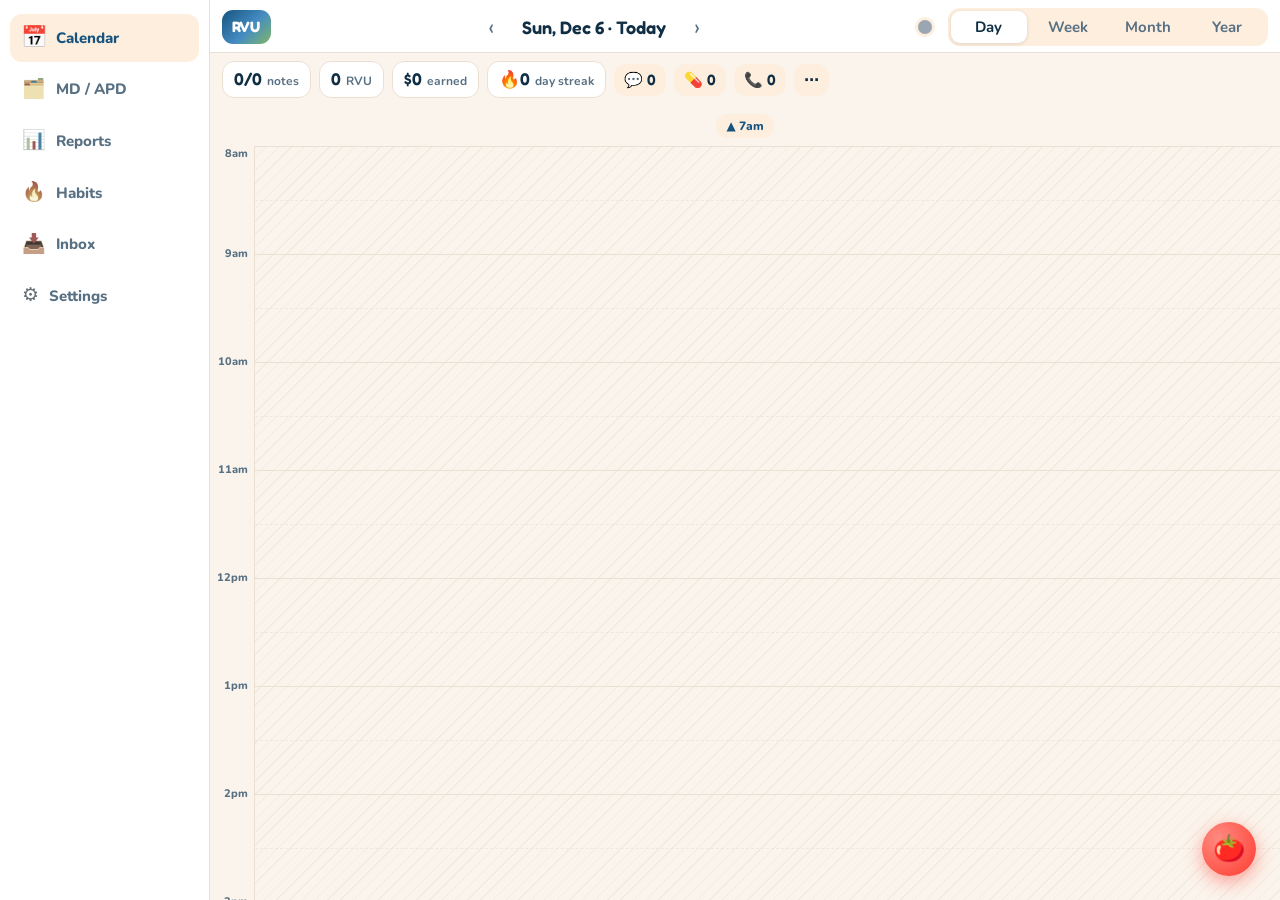
==== commit 96668adb: "Inbox tab: Epic-ordered folders (new/total), inbox-zero celebrations, live camera + OCR import; swip" ====
--- a/index.html
+++ b/index.html
@@ -2,7 +2,7 @@
 <html lang="en">
 <head>
   <meta charset="utf-8">
-  <meta name="viewport" content="width=device-width, initial-scale=1, viewport-fit=cover">
+  <meta name="viewport" content="width=device-width, initial-scale=1, maximum-scale=1, viewport-fit=cover">
   <title>RVU Tracker</title>
   <meta name="description" content="Clinic productivity tracker for Dr. Spencer">
   <meta name="theme-color" content="#16537e">
@@ -51,6 +51,7 @@
       <button data-go="hours"><i>🗂️</i><span>MD / APD</span></button>
       <button data-go="reports"><i>📊</i><span>Reports</span></button>
       <button data-go="insights"><i>🔥</i><span>Habits</span></button>
+      <button data-go="inbox"><i>📥</i><span>Inbox</span><em class="tab-badge" id="ibBadge" hidden></em></button>
       <button data-go="settings"><i>⚙️</i><span>Settings</span></button>
     </nav>
 
--- a/styles.css
+++ b/styles.css
@@ -50,16 +50,30 @@
 }
 
 /* ============================================================ base */
-* { box-sizing: border-box; -webkit-tap-highlight-color: transparent; }
-html, body { margin: 0; height: 100%; background: var(--bg); color: var(--ink); }
+* { box-sizing: border-box; -webkit-tap-highlight-color: transparent; touch-action: manipulation; }
+/* no double-tap zoom or text selection when tapping quickly */
+button, .mcell, .ycard, .tl-head, .top, .tabs, .daybar, .seg { -webkit-user-select: none; user-select: none; -webkit-touch-callout: none; }
+html, body { margin: 0; height: 100%; color: var(--ink); }
+html { background: var(--surface); overscroll-behavior: none; }
+/* iPhone home-screen apps: when the page is only as tall as its "100%" (screen minus status bar), iOS shrinks the
+   whole app to that height and leaves a strip at the bottom. Making the page exactly one status bar taller
+   matches the real screen, so iOS uses all of it (the screen check showed 894 vs 956 = the 62px status bar). */
+@media (display-mode: standalone) {
+  html { height: calc(100% + env(safe-area-inset-top)); }
+  body { height: 100%; }
+}
+body { background: var(--bg); }
 body {
   font-family: "Nunito", ui-rounded, system-ui, -apple-system, "Segoe UI", sans-serif;
-  font-size: 15px; line-height: 1.35; overflow: hidden; overscroll-behavior: none;
+  font-size: 15px; line-height: 1.35; overscroll-behavior: none;
+  /* no overflow:hidden here: on iPhone home-screen apps it clips everything to the screen minus the status bar,
+     which left a strip at the bottom. The app is position:fixed, so the page itself never scrolls anyway. */
   -webkit-font-smoothing: antialiased;
 }
 button, input, select, textarea { font: inherit; color: inherit; }
 button { cursor: pointer; border: 0; background: none; padding: 0; }
 input, select, textarea {
+  font-size: 16px; /* 16px+ stops iPhone from zooming in when a field is tapped */
   background: var(--surface-2); border: 1.5px solid var(--line); border-radius: 12px; padding: 9px 11px; width: 100%;
 }
 input:focus, select:focus, textarea:focus { outline: 2px solid var(--primary); outline-offset: 1px; }
@@ -67,7 +81,8 @@
 [hidden] { display: none !important; }
 
 .app {
-  height: 100dvh; display: grid;
+  /* pinned to the real screen edges */
+  position: fixed; top: 0; left: 0; right: 0; bottom: 0; display: grid;
   grid-template-rows: auto auto 1fr auto;
   grid-template-areas: "top" "daybar" "main" "tabs";
   padding-top: env(safe-area-inset-top);
@@ -130,7 +145,7 @@
 .tl-head .h b { display: block; font-family: "Fredoka", "Avenir Next", "Segoe UI", Roboto, Arial, sans-serif; font-size: 17px; color: var(--ink); font-weight: 600; }
 .tl-head .h.today b { color: var(--on-primary); background: var(--primary); border-radius: 99px; width: 30px; height: 30px; line-height: 30px; margin: 2px auto 0; }
 .tl-head .h small { display: block; font-size: 11px; }
-.tl-scroll { flex: 1; overflow-y: auto; position: relative; overscroll-behavior: contain; -webkit-overflow-scrolling: touch; }
+.tl-scroll { flex: 1; overflow-y: auto; touch-action: pan-x pan-y; position: relative; overscroll-behavior: contain; -webkit-overflow-scrolling: touch; }
 .tl-inner { position: relative; display: grid; transition: transform .25s cubic-bezier(.2, .8, .2, 1); }
 .tl-inner.pulling { transition: none; }
 .tl-gutter { position: relative; }
@@ -232,7 +247,7 @@
 @keyframes tomato { 50% { transform: scale(1.1) rotate(8deg); } }
 
 /* ============================================================ sheet */
-.scrim { position: fixed; inset: 0; background: rgb(0 0 0 / .4); z-index: 40; animation: fade .2s; }
+.scrim { position: fixed; top: 0; left: 0; right: 0; bottom: 0; background: rgb(0 0 0 / .4); z-index: 40; animation: fade .2s; }
 @keyframes fade { from { opacity: 0; } }
 .sheet {
   position: fixed; left: 0; right: 0; bottom: 0; z-index: 41; max-height: 88dvh; overflow-y: auto;
@@ -240,7 +255,8 @@
   box-shadow: 0 -10px 40px rgb(0 0 0 / .25); animation: up .25s cubic-bezier(.2, .9, .3, 1.2);
 }
 @keyframes up { from { transform: translateY(40%); opacity: 0; } }
-.sheet .grab { width: 44px; height: 5px; border-radius: 9px; background: var(--line); margin: 2px auto 10px; }
+.sheet .grab-zone { position: sticky; top: -8px; z-index: 2; margin: -8px -16px 4px; padding: 12px 0 14px; background: var(--surface); cursor: grab; touch-action: none; }
+.sheet .grab { width: 48px; height: 6px; border-radius: 9px; background: var(--ink-soft); opacity: .45; margin: 0 auto; }
 .sheet h3 { margin: 0 0 4px; font-family: "Fredoka", "Avenir Next", "Segoe UI", Roboto, Arial, sans-serif; font-weight: 600; font-size: 20px; }
 .sheet .sub { color: var(--ink-soft); font-weight: 700; margin-bottom: 12px; }
 .sheet section { margin: 14px 0; }
@@ -354,8 +370,9 @@
 .pomo .tomatoes { font-size: 22px; letter-spacing: 2px; min-height: 30px; }
 
 /* ============================================================ toasts & progress */
-.toast { position: fixed; left: 50%; top: calc(14px + env(safe-area-inset-top)); transform: translate(-50%, -150%); background: var(--ink); color: var(--bg); padding: 9px 16px; border-radius: 99px; font-weight: 800; z-index: 60; transition: transform .3s; max-width: 92vw; }
-.toast.show { transform: translate(-50%, 0); }
+.toast { position: fixed; left: 50%; top: calc(14px + env(safe-area-inset-top)); transform: translate(-50%, -150%); background: var(--ink); color: var(--bg); padding: 9px 16px; border-radius: 99px; font-weight: 800; z-index: 60; max-width: 92vw;
+  opacity: 0; visibility: hidden; pointer-events: none; transition: transform .3s, opacity .25s, visibility 0s .3s; }
+.toast.show { transform: translate(-50%, 0); opacity: 1; visibility: visible; transition: transform .3s, opacity .25s, visibility 0s; }
 .progress-toast {
   position: fixed; left: 50%; bottom: calc(90px + env(safe-area-inset-bottom)); width: min(440px, 92vw); z-index: 55;
   transform: translate(-50%, calc(100% + 160px)); opacity: 0; transition: transform .45s cubic-bezier(.2, 1.4, .4, 1), opacity .3s; pointer-events: none;
@@ -430,7 +447,7 @@
   .progress-toast { bottom: 30px; }
   .sheet { left: 50%; right: auto; bottom: auto; top: 50%; transform: translate(-50%, -50%); width: 560px; border-radius: 22px; max-height: 86vh; animation: pop .25s cubic-bezier(.2, .9, .3, 1.2); }
   @keyframes pop { from { transform: translate(-50%, -46%) scale(.94); opacity: 0; } }
-  .sheet .grab { display: none; }
+  .sheet .grab-zone { display: none; }
   .page { padding: 18px 24px 40px; }
 }
 @media (orientation: landscape) and (max-height: 500px) {
@@ -440,3 +457,94 @@
   .daybar { padding-top: 4px; padding-bottom: 4px; }
   .fab { bottom: calc(60px + env(safe-area-inset-bottom)); width: 46px; height: 46px; font-size: 22px; }
 }
+
+/* time off: dates side by side, reason underneath (iPhone date fields won't shrink in a 3-across row) */
+.off-grid { display: grid; grid-template-columns: 1fr 1fr; gap: 8px 10px; margin-top: 8px; }
+.off-grid .field { margin: 0; min-width: 0; }
+.off-grid .field.full { grid-column: 1 / -1; }
+input[type="date"] { -webkit-appearance: none; appearance: none; min-width: 0; display: block; min-height: 44px; text-align: left; }
+input[type="date"]::-webkit-date-and-time-value { text-align: left; }
+.field.grow { min-width: 0; }
+
+/* inbox counter bubble */
+.count-pop {
+  position: fixed; z-index: 58; display: flex; align-items: center; gap: 6px; padding: 6px 6px 20px; border-radius: 16px;
+  background: var(--surface); border: 1.5px solid var(--line); box-shadow: 0 10px 28px rgb(0 0 0 / .25);
+  transform-origin: top center; animation: popin .18s cubic-bezier(.2, 1.4, .4, 1);
+}
+.count-pop::before { content: ""; position: absolute; top: -7px; left: var(--arrow, 50%); width: 12px; height: 12px; background: var(--surface); border-left: 1.5px solid var(--line); border-top: 1.5px solid var(--line); transform: translateX(-50%) rotate(45deg); }
+@keyframes popin { from { transform: scale(.6); opacity: 0; } }
+.count-pop button { width: 44px; height: 44px; border-radius: 12px; font-size: 24px; font-weight: 900; background: var(--surface-2); display: grid; place-items: center; }
+.count-pop button.minus { background: color-mix(in srgb, var(--accent) 30%, var(--surface-2)); }
+.count-pop b { font-family: "Fredoka", "Avenir Next", "Segoe UI", Roboto, Arial, sans-serif; font-weight: 600; font-size: 22px; min-width: 34px; text-align: center; }
+.count-pop small { position: absolute; bottom: 4px; left: 0; right: 0; text-align: center; font-size: 10px; font-weight: 800; color: var(--ink-soft); white-space: nowrap; }
+.counter.open { box-shadow: 0 0 0 2px var(--primary) inset; }
+
+/* privacy blur (double-tap the RVU logo on the Calendar) */
+html.privacy .money { filter: blur(7px); -webkit-user-select: none; user-select: none; pointer-events: none; }
+html.privacy .stat.money b, html.privacy .stat.money small { filter: blur(6px); }
+html.privacy .stat.money { filter: none; }
+.money { transition: filter .25s; }
+/* table cells: blur just the text so row shading stays intact */
+html.privacy td.money, html.privacy th.money { filter: none; color: transparent; text-shadow: 0 0 9px var(--ink); }
+html.privacy th.money { text-shadow: 0 0 8px var(--ink-soft); }
+
+/* ============================================================ bottom bar: swipe sideways on phones */
+.tabs button { position: relative; }
+.tab-badge { position: absolute; top: 1px; left: calc(50% + 6px); min-width: 18px; height: 18px; padding: 0 5px; border-radius: 99px; background: #ff3b30; color: #fff; font: 800 11px/18px "Nunito", system-ui, sans-serif; font-style: normal; text-align: center; box-shadow: 0 0 0 2px var(--surface); }
+@media (max-width: 899px) {
+  .tabs { overflow-x: auto; justify-content: flex-start; scroll-snap-type: x mandatory; scrollbar-width: none; overscroll-behavior-x: contain; }
+  .tabs::-webkit-scrollbar { display: none; }
+  .tabs button { flex: 0 0 20%; scroll-snap-align: start; }
+}
+@media (min-width: 900px) { .tab-badge { position: static; margin-left: auto; } }
+
+/* ============================================================ inbox */
+.ib-head { display: flex; align-items: center; gap: 10px; }
+.ib-head h2 { display: flex; align-items: center; gap: 8px; }
+.ib-total { font-family: "Fredoka", "Avenir Next", "Segoe UI", Roboto, Arial, sans-serif; font-size: 16px; min-width: 28px; height: 28px; padding: 0 8px; border-radius: 99px; background: var(--primary); color: var(--on-primary); display: inline-grid; place-items: center; }
+.ib-newtag { font-weight: 900; font-size: 13px; color: var(--accent); }
+.ib-actions { display: flex; gap: 8px; margin-bottom: 12px; }
+.ib-actions .btn.primary { flex: 1; font-size: 16px; padding: 12px; }
+.ib-list { padding: 4px 10px; }
+.ib-row { display: flex; align-items: center; gap: 8px; padding: 10px 0; border-bottom: 1px solid var(--line); }
+.ib-row:last-child { border-bottom: 0; }
+.ib-name { flex: 1; display: flex; align-items: center; gap: 10px; text-align: left; min-width: 0; }
+.ib-name b { display: block; font-weight: 700; white-space: nowrap; overflow: hidden; text-overflow: ellipsis; }
+.ib-name small { display: block; font-size: 12px; font-weight: 900; color: var(--accent); }
+.ib-row.has-new .ib-name b { font-weight: 900; }
+.ib-ico { font-size: 22px; width: 30px; text-align: center; flex: none; }
+.ib-count { font-family: "Fredoka", "Avenir Next", "Segoe UI", Roboto, Arial, sans-serif; font-size: 20px; font-weight: 500; color: var(--ink-soft); min-width: 54px; text-align: right; cursor: pointer; }
+.ib-count b { font-weight: 600; color: var(--ink-soft); }
+.ib-count i { font-style: normal; opacity: .6; margin: 0 1px; }
+.ib-row.has-new .ib-count { color: var(--ink); font-weight: 700; }
+.ib-row.has-new .ib-count b { color: var(--accent); }
+.ib-btn { width: 42px; height: 42px; border-radius: 12px; font-size: 22px; font-weight: 900; background: var(--surface-2); display: grid; place-items: center; flex: none; }
+.ib-btn.minus { background: color-mix(in srgb, var(--accent) 28%, var(--surface-2)); }
+.ib-empty { text-align: center; padding: 34px 16px; background: linear-gradient(160deg, color-mix(in srgb, var(--hero-c) 22%, var(--surface)), var(--surface)); }
+.ib-empty .e { font-size: 64px; display: block; animation: floaty 3s ease-in-out infinite; }
+.ib-empty h3 { font-family: "Fredoka", "Avenir Next", "Segoe UI", Roboto, Arial, sans-serif; font-size: 26px; margin: 8px 0 4px; }
+.ib-empty p { margin: 4px 0; color: var(--ink-soft); font-weight: 700; }
+.ib-cleared b { color: var(--ink); }
+@keyframes floaty { 50% { transform: translateY(-8px) rotate(-4deg); } }
+
+/* ============================================================ camera import */
+.cam { position: fixed; inset: 0; z-index: 80; background: #000; color: #fff; display: flex; flex-direction: column; }
+.cam video { position: absolute; inset: 0; width: 100%; height: 100%; object-fit: cover; }
+.cam.nocam video { display: none; }
+.cam-guide { position: absolute; left: 4%; right: 4%; top: 6%; bottom: 40%; border: 3px dashed rgb(255 255 255 / .75); border-radius: 18px; box-shadow: 0 0 0 100vmax rgb(0 0 0 / .35); display: flex; align-items: flex-start; justify-content: center; pointer-events: none; transition: border-color .3s; }
+.cam-guide span { margin-top: 8px; padding: 4px 10px; border-radius: 99px; background: rgb(0 0 0 / .5); font-weight: 800; font-size: 13px; }
+.cam.locked .cam-guide { border-style: solid; border-color: #3bc27a; }
+.cam.nocam .cam-guide { display: none; }
+.cam-top { position: relative; display: flex; align-items: center; gap: 10px; padding: calc(env(safe-area-inset-top) + 10px) 14px 10px; background: linear-gradient(rgb(0 0 0 / .65), transparent); }
+.cam-x { width: 40px; height: 40px; border-radius: 50%; background: rgb(255 255 255 / .2); color: #fff; font-size: 20px; font-weight: 900; flex: none; }
+.cam-status { font-weight: 800; font-size: 14px; text-shadow: 0 1px 3px #000; }
+.cam-panel { position: relative; margin-top: auto; background: var(--surface); color: var(--ink); border-radius: 22px 22px 0 0; padding: 12px 14px calc(14px + env(safe-area-inset-bottom)); max-height: 46%; overflow-y: auto; }
+.cam-row { display: flex; justify-content: space-between; gap: 10px; padding: 6px 2px; border-bottom: 1px solid var(--line); font-size: 14px; font-weight: 700; color: var(--ink-soft); }
+.cam-row.ok { color: var(--ink); }
+.cam-row b { color: var(--accent); }
+.cam-row:last-child { border-bottom: 0; }
+.cam-q { display: inline-grid; place-items: center; width: 22px; height: 22px; border-radius: 50%; background: #ff9f43; color: #fff; font-weight: 900; }
+.cam-btns { display: flex; gap: 8px; align-items: center; margin-top: 10px; }
+.cam-btns .btn.primary { margin-left: auto; min-width: 110px; }
+.cam-btns .btn.primary:disabled { opacity: .45; }
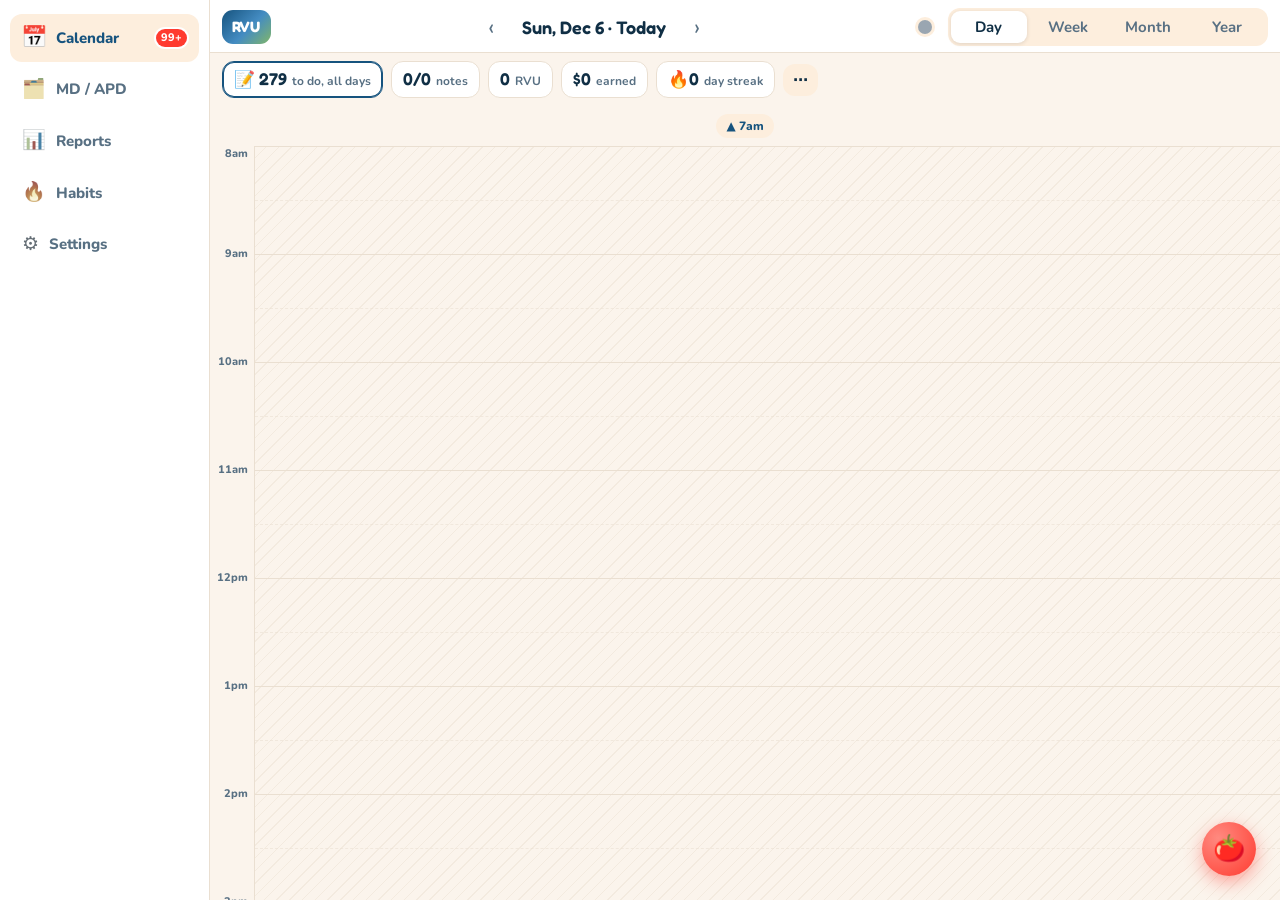
==== commit 34112840: "Add an all-days open-notes counter Calendar's stat bar now leads with 'N to do, all days' in every v" ====
--- a/index.html
+++ b/index.html
@@ -47,7 +47,7 @@
     <main id="main" class="main"></main>
 
     <nav class="tabs" id="tabs">
-      <button data-go="calendar"><i>📅</i><span>Calendar</span></button>
+      <button data-go="calendar"><i>📅</i><span>Calendar</span><em class="tab-badge" id="openBadge" hidden title="Notes to write"></em></button>
       <button data-go="hours"><i>🗂️</i><span>MD / APD</span></button>
       <button data-go="reports"><i>📊</i><span>Reports</span></button>
       <button data-go="insights"><i>🔥</i><span>Habits</span></button>
--- a/styles.css
+++ b/styles.css
@@ -7,11 +7,11 @@
   color-scheme: light;
 }
 [data-theme="bluey-heeler"] {
-  --bg: #222336; --surface: #2b2c41; --surface-2: #404066; --ink: #f4f6ff; --ink-soft: #b4bbdf; --line: #46476e;
-  --primary: #88cafc; --on-primary: #1b1c2e; --accent: #edcc6f; --accent-2: #88cafc;
-  --np: #edcc6f; --fu: #88cafc; --th: #d2ebff; --mtg: #9b9bd1; --md: #edcc6f; --apd: #d2ebff; --blk: #7a7ba3;
-  --hero-a: #404066; --hero-b: #88cafc; --hero-c: #edcc6f; --hero-d: #d2ebff;
-  color-scheme: dark;
+  --bg: #eef7ff; --surface: #ffffff; --surface-2: #fff1d6; --ink: #1d3557; --ink-soft: #536e8c; --line: #d6e8f7;
+  --primary: #2276c4; --on-primary: #ffffff; --accent: #f5a15a; --accent-2: #88cafc;
+  --np: #2276c4; --fu: #6cb8f5; --th: #f7b267; --mtg: #ffd166; --md: #8cc152; --apd: #ef8a3c; --blk: #a9bccd;
+  --hero-a: #2276c4; --hero-b: #88cafc; --hero-c: #ffd166; --hero-d: #f5a15a;
+  color-scheme: light;
 }
 [data-theme="tropical-keys"] {
   --bg: #fffaee; --surface: #ffffff; --surface-2: #fff2cf; --ink: #3a1427; --ink-soft: #7d5566; --line: #f0e0bd;
@@ -121,6 +121,8 @@
 .stat { flex: 0 0 auto; display: flex; align-items: baseline; gap: 5px; padding: 6px 11px; border-radius: 12px; background: var(--surface); border: 1px solid var(--line); white-space: nowrap; }
 .stat b { font-size: 17px; font-weight: 600; }
 .stat small { color: var(--ink-soft); font-weight: 700; font-size: 12px; }
+button.stat { font: inherit; color: inherit; cursor: pointer; }
+.stat.open-all:not(.done) { border-color: var(--primary); box-shadow: 0 0 0 1px var(--primary) inset; }
 .stat.hot { border-color: var(--accent); box-shadow: 0 0 0 1px var(--accent) inset; }
 .stat.done { background: linear-gradient(135deg, color-mix(in srgb, var(--hero-c) 35%, var(--surface)), var(--surface)); }
 .counter { flex: 0 0 auto; display: flex; align-items: center; gap: 4px; padding: 6px 10px; border-radius: 12px; background: var(--surface-2); font-weight: 800; user-select: none; touch-action: manipulation; }
@@ -285,7 +287,7 @@
 .typeseg button { padding: 10px 6px; border-radius: 12px; font-weight: 900; border: 2px solid var(--line); }
 .typeseg button.on { color: #fff; border-color: transparent; }
 .typeseg button[data-type="NP"].on { background: var(--np); } .typeseg button[data-type="FU"].on { background: var(--fu); } .typeseg button[data-type="TH"].on { background: var(--th); }
-[data-theme="bluey-heeler"] .typeseg button.on, [data-theme="minty-mountain"] .typeseg button.on { color: #14152a; }
+[data-theme="minty-mountain"] .typeseg button.on { color: #14152a; }
 .actions { display: grid; grid-template-columns: repeat(auto-fill, minmax(140px, 1fr)); gap: 8px; }
 .stepper { display: flex; align-items: center; gap: 6px; }
 .stepper b { min-width: 74px; text-align: center; font-family: "Fredoka", "Avenir Next", "Segoe UI", Roboto, Arial, sans-serif; font-weight: 600; font-size: 17px; }
@@ -503,7 +505,6 @@
 .ib-head { display: flex; align-items: center; gap: 10px; }
 .ib-head h2 { display: flex; align-items: center; gap: 8px; }
 .ib-total { font-family: "Fredoka", "Avenir Next", "Segoe UI", Roboto, Arial, sans-serif; font-size: 16px; min-width: 28px; height: 28px; padding: 0 8px; border-radius: 99px; background: var(--primary); color: var(--on-primary); display: inline-grid; place-items: center; }
-.ib-newtag { font-weight: 900; font-size: 13px; color: var(--accent); }
 .ib-actions { display: flex; gap: 8px; margin-bottom: 12px; }
 .ib-actions .btn.primary { flex: 1; font-size: 16px; padding: 12px; }
 .ib-list { padding: 4px 10px; }
@@ -512,13 +513,10 @@
 .ib-name { flex: 1; display: flex; align-items: center; gap: 10px; text-align: left; min-width: 0; }
 .ib-name b { display: block; font-weight: 700; white-space: nowrap; overflow: hidden; text-overflow: ellipsis; }
 .ib-name small { display: block; font-size: 12px; font-weight: 900; color: var(--accent); }
-.ib-row.has-new .ib-name b { font-weight: 900; }
 .ib-ico { font-size: 22px; width: 30px; text-align: center; flex: none; }
 .ib-count { font-family: "Fredoka", "Avenir Next", "Segoe UI", Roboto, Arial, sans-serif; font-size: 20px; font-weight: 500; color: var(--ink-soft); min-width: 54px; text-align: right; cursor: pointer; }
 .ib-count b { font-weight: 600; color: var(--ink-soft); }
 .ib-count i { font-style: normal; opacity: .6; margin: 0 1px; }
-.ib-row.has-new .ib-count { color: var(--ink); font-weight: 700; }
-.ib-row.has-new .ib-count b { color: var(--accent); }
 .ib-btn { width: 42px; height: 42px; border-radius: 12px; font-size: 22px; font-weight: 900; background: var(--surface-2); display: grid; place-items: center; flex: none; }
 .ib-btn.minus { background: color-mix(in srgb, var(--accent) 28%, var(--surface-2)); }
 .ib-empty { text-align: center; padding: 34px 16px; background: linear-gradient(160deg, color-mix(in srgb, var(--hero-c) 22%, var(--surface)), var(--surface)); }
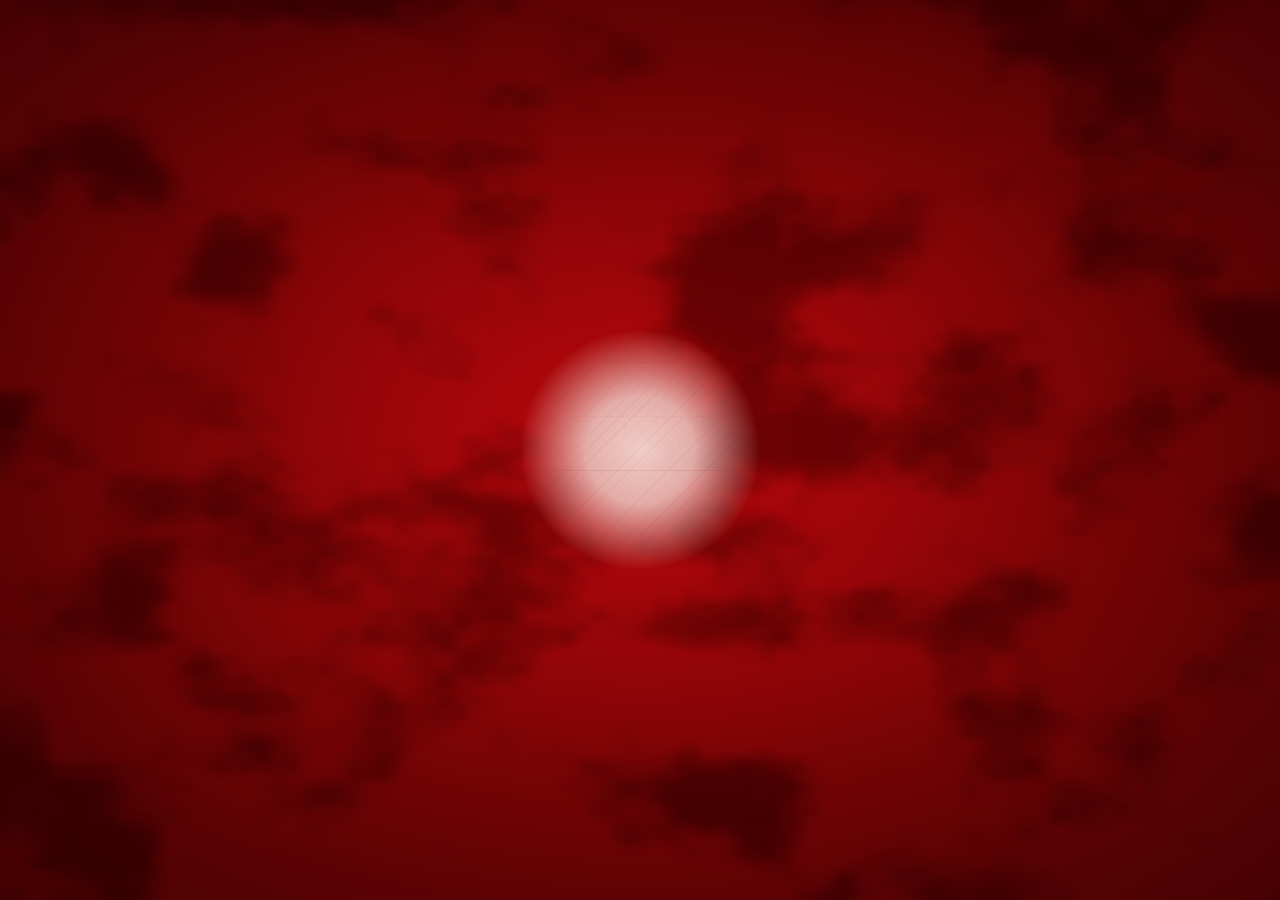
==== commit d3eda8bd: "Clinic-hours money blur, wrap-up glow, open-notes red glow, more and lighter celebrations - Money is" ====
--- a/index.html
+++ b/index.html
@@ -61,6 +61,8 @@
   <div class="scrim" id="scrim" hidden></div>
   <section class="sheet" id="sheet" role="dialog" aria-modal="true" hidden></section>
   <div class="progress-toast" id="progressToast" aria-live="polite"></div>
+  <div class="wrap-up" id="wrapUp" aria-live="polite"><div class="wrap-glow"></div><div class="wrap-pill"></div></div>
+  <div class="damage" id="damage" aria-hidden="true"><canvas width="360" height="240"></canvas></div>
   <div class="toast" id="toast" aria-live="polite"></div>
 
   <script type="module" src="app.js"></script>
--- a/styles.css
+++ b/styles.css
@@ -431,6 +431,16 @@
 @keyframes trophy { 0% { top: -20%; } 25% { top: 42%; } 85% { opacity: 1; transform: translate(-50%, -50%) scale(1); } 100% { opacity: 0; transform: translate(-50%, -50%) scale(1.5); } }
 .fx-sunburst { left: 50%; top: 50%; width: 220vmax; height: 220vmax; transform: translate(-50%, -50%); background: repeating-conic-gradient(from 0deg, #ffd34d55 0 8deg, transparent 8deg 18deg); animation: spin 2.8s linear forwards; }
 @keyframes spin { from { transform: translate(-50%, -50%) rotate(0); opacity: 1; } to { transform: translate(-50%, -50%) rotate(180deg); opacity: 0; } }
+.fx-night { inset: 0; background: radial-gradient(ellipse at 30% 0%, #1b2a5a99, #05081acc 70%); animation: nightfall 3.2s ease-in-out forwards; }
+@keyframes nightfall { 0% { opacity: 0 } 15%, 75% { opacity: 1 } 100% { opacity: 0 } }
+.fx-pinata { left: 50%; top: -120px; font-size: 110px; transform: translateX(-50%); animation: pinata 1.1s cubic-bezier(.3, 1.4, .5, 1) forwards; transform-origin: 50% -200px; }
+@keyframes pinata { 0% { top: -120px } 40% { top: 28%; transform: translateX(-50%) rotate(0) } 60% { transform: translateX(-50%) rotate(-14deg) } 80% { transform: translateX(-50%) rotate(12deg) } 100% { top: 28%; transform: translateX(-50%) rotate(-4deg) scale(1.15) } }
+.fx-neon { left: 50%; top: 42%; transform: translate(-50%, -50%) rotate(-4deg); text-align: center; padding: 18px 34px; border: 4px solid #ff4fd8; border-radius: 22px; background: #10051acc; box-shadow: 0 0 18px #ff4fd8, inset 0 0 18px #ff4fd8; animation: neon 3.6s linear forwards; }
+.fx-neon b { display: block; font: 700 clamp(40px, 11vw, 76px)/1 "Fredoka", "Avenir Next", "Segoe UI", sans-serif; letter-spacing: 4px; color: #fff; text-shadow: 0 0 6px #fff, 0 0 18px #ff4fd8, 0 0 40px #ff4fd8; }
+.fx-neon b + b { color: #fff; text-shadow: 0 0 6px #fff, 0 0 18px #2de2ff, 0 0 40px #2de2ff; }
+@keyframes neon { 0%, 6%, 10%, 14% { opacity: 0 } 4%, 8%, 12%, 18%, 85% { opacity: 1 } 100% { opacity: 0 } }
+.fx-aurora { inset: 0; background: linear-gradient(115deg, transparent 20%, #3cffb466 35%, #2de2ff55 48%, #a06cd555 60%, transparent 75%), radial-gradient(ellipse at 50% 120%, #04102bcc, #04102b99 60%, #04102b66); background-size: 220% 100%, 100% 100%; animation: aurora 3.8s ease-in-out forwards; }
+@keyframes aurora { 0% { opacity: 0; background-position: 0% 0, 0 0 } 20% { opacity: 1 } 80% { opacity: 1 } 100% { opacity: 0; background-position: 100% 0, 0 0 } }
 .fx-shake { animation: shake .7s; }
 .fx-quake { animation: quake .9s; }
 @keyframes shake { 20%, 60% { transform: translateX(-8px) rotate(-.5deg); } 40%, 80% { transform: translateX(8px) rotate(.5deg); } }
@@ -483,6 +493,7 @@
 .counter.open { box-shadow: 0 0 0 2px var(--primary) inset; }
 
 /* privacy blur (double-tap the RVU logo on the Calendar) */
+.money, .stat.money b, .stat.money small { transition: filter .5s ease; }
 html.privacy .money { filter: blur(7px); -webkit-user-select: none; user-select: none; pointer-events: none; }
 html.privacy .stat.money b, html.privacy .stat.money small { filter: blur(6px); }
 html.privacy .stat.money { filter: none; }
@@ -546,3 +557,32 @@
 .cam-btns { display: flex; gap: 8px; align-items: center; margin-top: 10px; }
 .cam-btns .btn.primary { margin-left: auto; min-width: 110px; }
 .cam-btns .btn.primary:disabled { opacity: .45; }
+
+/* ============================================================ wrap-up glow (last 5 min of a visit) */
+.wrap-up { position: fixed; inset: 0; z-index: 80; pointer-events: none; opacity: 0; transition: opacity 1.2s ease; --w: 0; --wp: 3s; }
+.wrap-up.on { opacity: 1; }
+.wrap-glow { position: absolute; inset: 0; animation: wrapPulse var(--wp) ease-in-out infinite;
+  box-shadow: inset 0 0 calc(30px + 150px * var(--w)) calc(6px + 34px * var(--w)) rgb(255 170 30 / calc(.22 + .5 * var(--w))); }
+.wrap-pill { position: absolute; top: calc(env(safe-area-inset-top) + 10px); left: 50%; transform: translateX(-50%); padding: 6px 14px; border-radius: 99px;
+  background: rgb(40 26 0 / .78); color: #ffd98a; font: 700 14px/1.2 "Nunito", system-ui, sans-serif; letter-spacing: .02em; backdrop-filter: blur(6px); -webkit-backdrop-filter: blur(6px);
+  box-shadow: 0 2px 14px rgb(255 170 30 / .35); }
+.wrap-pill b { font-family: "Fredoka", system-ui, sans-serif; font-variant-numeric: tabular-nums; color: #fff; margin-left: 4px; }
+.wrap-up.last .wrap-pill { background: rgb(120 60 0 / .9); color: #fff; }
+@keyframes wrapPulse { 0%, 100% { opacity: .55 } 50% { opacity: 1 } }
+
+/* ============================================================ open-notes "injury" glow (10 → 20 notes) */
+.damage { position: fixed; inset: 0; z-index: 85; pointer-events: none; opacity: 0; transition: opacity 1.5s ease; --dp: 2s; --mx: 50vw; --my: 50vh; }
+.damage.on { opacity: 1; }
+.damage:not(.full) canvas { mix-blend-mode: multiply; } /* tints the screen red like a wound, rather than pink paint */
+.damage canvas { position: absolute; inset: -2%; width: 104%; height: 104%; animation: heartbeat var(--dp) ease-in-out infinite; transform-origin: 50% 50%; }
+.damage.full {
+  -webkit-mask-image: radial-gradient(circle 120px at var(--mx) var(--my), rgb(0 0 0 / .16) 0, rgb(0 0 0 / .3) 45%, #000 100%);
+          mask-image: radial-gradient(circle 120px at var(--mx) var(--my), rgb(0 0 0 / .16) 0, rgb(0 0 0 / .3) 45%, #000 100%); }
+.damage.full canvas { animation-name: heartbeatFull; }
+@keyframes heartbeatFull { 0% { transform: scale(1.012) } 12% { transform: scale(1) } 36% { transform: scale(1.004) } 70%, 100% { transform: scale(1.012) } }
+/* at full coverage the pulse is a darker throb over solid red */
+.damage.full::after { content: ""; position: absolute; inset: 0; background: radial-gradient(ellipse at center, rgb(70 0 0 / .15), rgb(40 0 0 / .75)); animation: throb var(--dp) ease-in-out infinite; }
+@keyframes throb { 0% { opacity: .15 } 12% { opacity: .9 } 24% { opacity: .35 } 36% { opacity: .75 } 70%, 100% { opacity: .15 } }
+/* a double beat, like a heartbeat: thump-thump … pause */
+@keyframes heartbeat { 0% { opacity: .72; transform: scale(1.015) } 12% { opacity: 1; transform: scale(1) } 24% { opacity: .82 } 36% { opacity: .97; transform: scale(1.005) } 70%, 100% { opacity: .72; transform: scale(1.015) } }
+@media (prefers-reduced-motion: reduce) { .damage canvas, .wrap-glow { animation: none; } }
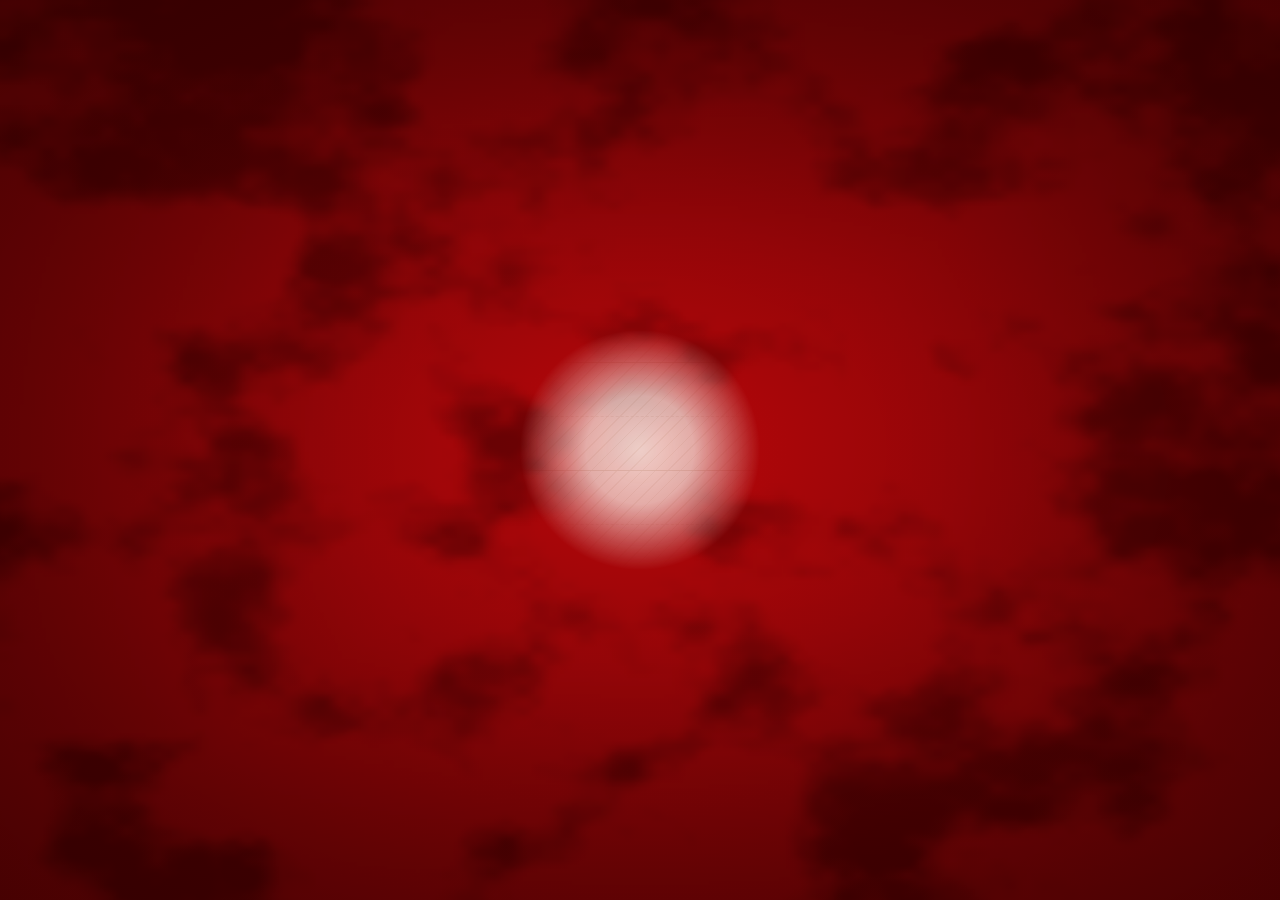
==== commit 87bbaaa5: "Add CME tab Log of CME activities (title, date, provider, location, credits, Category 1/2, what it c" ====
--- a/index.html
+++ b/index.html
@@ -51,6 +51,7 @@
       <button data-go="hours"><i>🗂️</i><span>MD / APD</span></button>
       <button data-go="reports"><i>📊</i><span>Reports</span></button>
       <button data-go="insights"><i>🔥</i><span>Habits</span></button>
+      <button data-go="cme"><i>🎓</i><span>CME</span></button>
       <button data-go="inbox"><i>📥</i><span>Inbox</span><em class="tab-badge" id="ibBadge" hidden></em></button>
       <button data-go="settings"><i>⚙️</i><span>Settings</span></button>
     </nav>
--- a/styles.css
+++ b/styles.css
@@ -586,3 +586,78 @@
 /* a double beat, like a heartbeat: thump-thump … pause */
 @keyframes heartbeat { 0% { opacity: .72; transform: scale(1.015) } 12% { opacity: 1; transform: scale(1) } 24% { opacity: .82 } 36% { opacity: .97; transform: scale(1.005) } 70%, 100% { opacity: .72; transform: scale(1.015) } }
 @media (prefers-reduced-motion: reduce) { .damage canvas, .wrap-glow { animation: none; } }
+
+/* ============================================================ 99214 vs 99215 */
+.code-split .split-bar { display: flex; height: 22px; border-radius: 11px; overflow: hidden; background: var(--line); }
+.code-split .split-bar span { display: block; height: 100%; transition: width .4s ease; }
+.code-split .s214 { background: var(--fu); fill: var(--fu); }
+.code-split .s215 { background: var(--primary); fill: var(--primary); }
+.code-split .split-legend { display: flex; flex-wrap: wrap; gap: 6px 22px; margin: 10px 0 4px; align-items: baseline; }
+.code-split .split-legend i { display: inline-block; width: 11px; height: 11px; border-radius: 3px; margin-right: 6px; vertical-align: -1px; }
+.code-split .split-legend em { font-style: normal; font-weight: 800; margin-left: 4px; }
+
+/* ============================================================ "+$97" damage-number pop on finishing a note */
+.money-pop { position: fixed; z-index: 95; pointer-events: none; transform: translate(-50%, 0); white-space: nowrap;
+  font: 800 30px/1 "Fredoka", "Nunito", system-ui, sans-serif; letter-spacing: .01em; color: #3ddc5c;
+  -webkit-text-stroke: 1.5px #0b4d1a; paint-order: stroke fill;
+  text-shadow: 0 2px 0 #0b4d1a, 0 0 14px rgb(61 220 92 / .55), 0 4px 10px rgb(0 0 0 / .35);
+  animation: moneyPop 1.6s cubic-bezier(.2, .7, .3, 1) forwards; }
+.money-pop.crit { font-size: 40px; color: #6dff7f; animation-duration: 1.9s; }
+@keyframes moneyPop {
+  0%   { opacity: 0; transform: translate(-50%, 6px) scale(.4); }
+  12%  { opacity: 1; transform: translate(-50%, -18px) scale(1.35); }
+  24%  { transform: translate(-50%, -26px) scale(1); }
+  70%  { opacity: 1; }
+  100% { opacity: 0; transform: translate(calc(-50% + var(--drift, 0px)), -95px) scale(.92); }
+}
+.money-pop.crit { animation-name: moneyCrit; }
+@keyframes moneyCrit {
+  0%   { opacity: 0; transform: translate(-50%, 6px) scale(.4) rotate(0); }
+  10%  { opacity: 1; transform: translate(-50%, -20px) scale(1.55) rotate(-4deg); }
+  16%  { transform: translate(-50%, -24px) scale(1.2) rotate(3deg); }
+  26%  { transform: translate(-50%, -30px) scale(1.08) rotate(0); }
+  72%  { opacity: 1; }
+  100% { opacity: 0; transform: translate(calc(-50% + var(--drift, 0px)), -110px) scale(.95); }
+}
+.stat.money.cha-ching { animation: chaChing .45s ease; }
+@keyframes chaChing { 0% { transform: scale(1) } 35% { transform: scale(1.12); box-shadow: 0 0 0 2px #3ddc5c, 0 0 18px rgb(61 220 92 / .5) } 100% { transform: scale(1) } }
+@media (prefers-reduced-motion: reduce) { .money-pop, .money-pop.crit { animation: moneyFade 1.4s forwards; } @keyframes moneyFade { 0%, 70% { opacity: 1 } 100% { opacity: 0 } } }
+
+/* ============================================================ CME */
+.cme-head { display: grid; grid-template-columns: 1fr auto; gap: 10px 14px; align-items: center; }
+.cme-head .cme-req { grid-column: 1 / -1; }
+.cme-grid { display: grid; grid-template-columns: repeat(auto-fit, minmax(300px, 1fr)); gap: 0 12px; }
+.cme-grid h3 .muted, .card h3 .muted { font-weight: 700; font-size: 13px; margin-left: 6px; }
+.cme-req { margin: 10px 0 12px; }
+.cme-req-top { display: flex; justify-content: space-between; gap: 10px; font-weight: 800; font-size: 14px; }
+.cme-req-top b { font-family: "Fredoka", system-ui, sans-serif; font-weight: 600; white-space: nowrap; }
+.cme-req-top small { font: 700 11px "Nunito", system-ui, sans-serif; color: var(--ink-soft); }
+.cme-track { height: 10px; border-radius: 6px; background: var(--surface-2); margin-top: 5px; overflow: hidden; }
+.cme-track span { display: block; height: 100%; border-radius: 6px; background: var(--primary); transition: width .4s ease; }
+.cme-req.met .cme-track span { background: var(--md, #4caf50); }
+.cme-req.met .cme-req-top b { color: var(--md, #2e7d32); }
+.cme-note { font-size: 12px; color: var(--ink-soft); margin-top: 4px; }
+.cme-year { margin: 14px 0 4px; font-weight: 900; font-size: 13px; text-transform: uppercase; letter-spacing: .04em; }
+.cme-row { display: grid; grid-template-columns: 84px 1fr auto; gap: 10px; width: 100%; text-align: left; align-items: start; padding: 10px 4px; border-top: 1px solid var(--line); background: none; color: inherit; font: inherit; cursor: pointer; }
+.cme-row:hover { background: var(--surface-2); }
+.cme-when { font-size: 13px; color: var(--ink-soft); font-weight: 700; padding-top: 2px; }
+.cme-what b { display: block; }
+.cme-what small { display: block; color: var(--ink-soft); font-size: 12px; }
+.cme-cr { text-align: right; }
+.cme-cr b { display: block; font: 600 20px/1 "Fredoka", system-ui, sans-serif; }
+.cme-cr small { font-size: 11px; color: var(--ink-soft); white-space: nowrap; }
+.cme-tags { display: flex; flex-wrap: wrap; gap: 4px; margin-top: 4px; }
+.cme-tag { font-size: 11px; font-weight: 800; padding: 2px 7px; border-radius: 99px; background: var(--surface-2); border: 1px solid var(--line); }
+.cme-once { display: flex; flex-wrap: wrap; align-items: center; justify-content: space-between; gap: 4px 10px; width: 100%; text-align: left; padding: 12px; margin-top: 8px; border-radius: 12px; border: 1.5px dashed var(--accent); background: var(--surface-2); color: inherit; font: inherit; cursor: pointer; }
+.cme-once em { font-style: normal; font-size: 12px; color: var(--accent); font-weight: 800; margin-left: 6px; }
+.cme-once small { flex-basis: 100%; color: var(--ink-soft); font-size: 12px; order: 3; }
+.cme-once.done { border: 1px solid var(--line); background: none; opacity: .75; }
+.cme-once.done small { order: 0; }
+.cme-form { display: grid; grid-template-columns: 1fr 1fr; gap: 10px 12px; margin-top: 10px; }
+.cme-form > label, .cme-form .lbl { display: flex; flex-direction: column; gap: 4px; font-size: 12px; font-weight: 800; color: var(--ink-soft); }
+.cme-form .wide { grid-column: 1 / -1; }
+.cme-form label.check { flex-direction: row; align-items: center; gap: 8px; font-size: 14px; color: var(--ink); }
+.cme-form input:not([type=checkbox]), .cme-form textarea { font: inherit; font-weight: 600; color: var(--ink); }
+.cme-checks { display: grid; grid-template-columns: repeat(auto-fit, minmax(230px, 1fr)); gap: 6px 12px; }
+.cme-cat { display: flex; }
+@media (max-width: 520px) { .cme-form { grid-template-columns: 1fr; } .cme-row { grid-template-columns: 64px 1fr auto; } }
